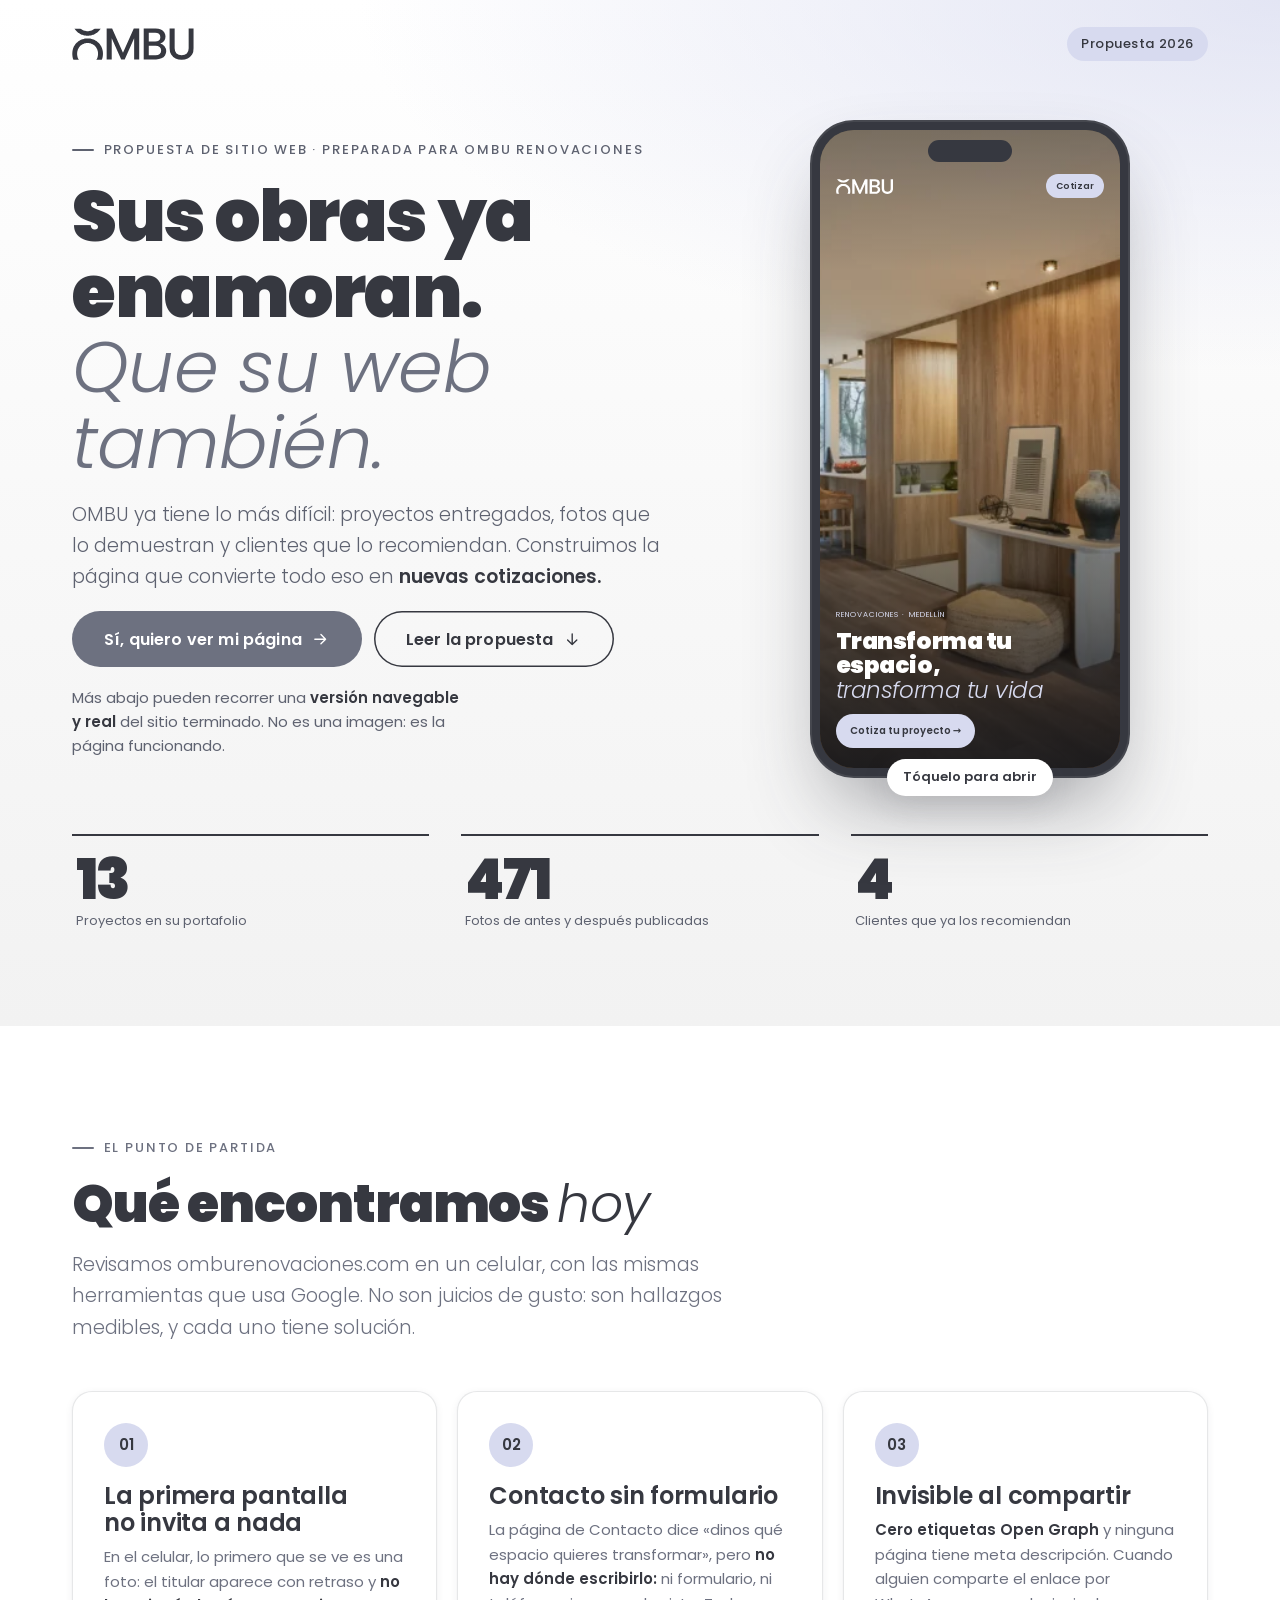
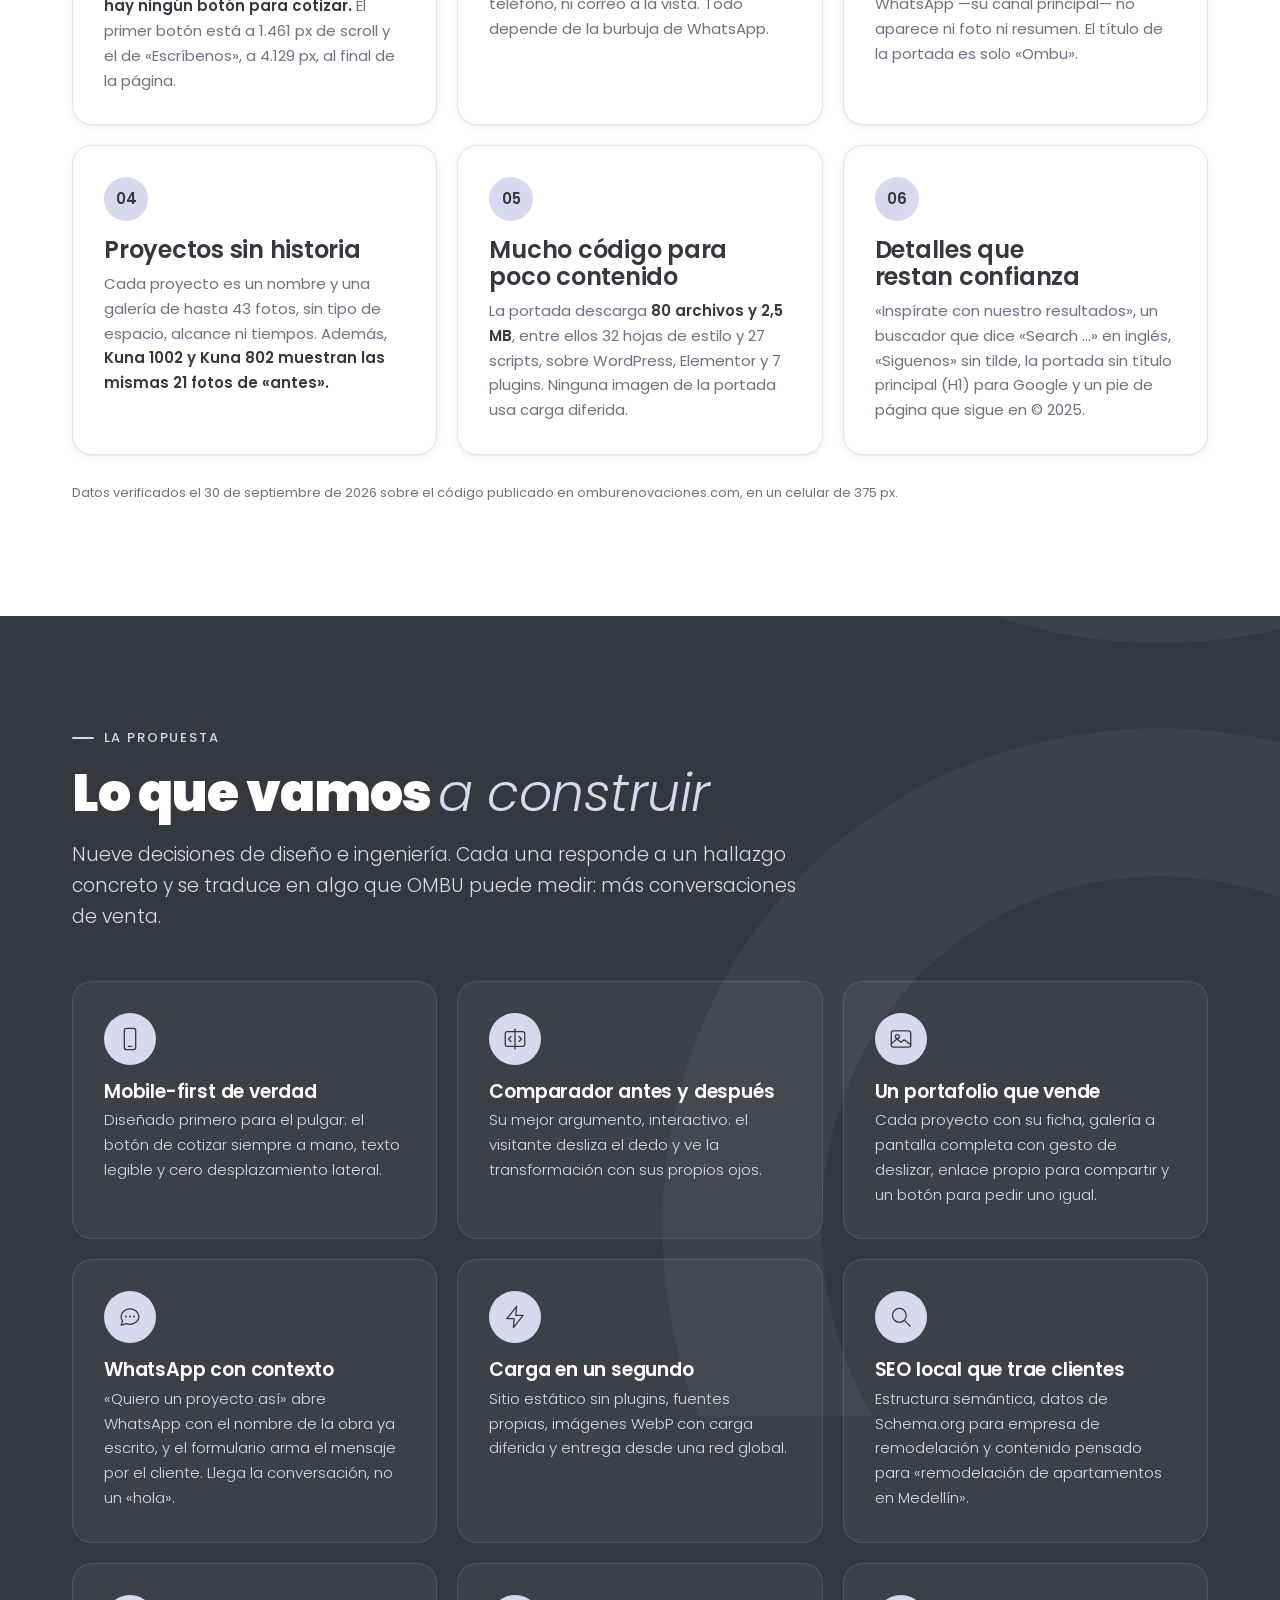
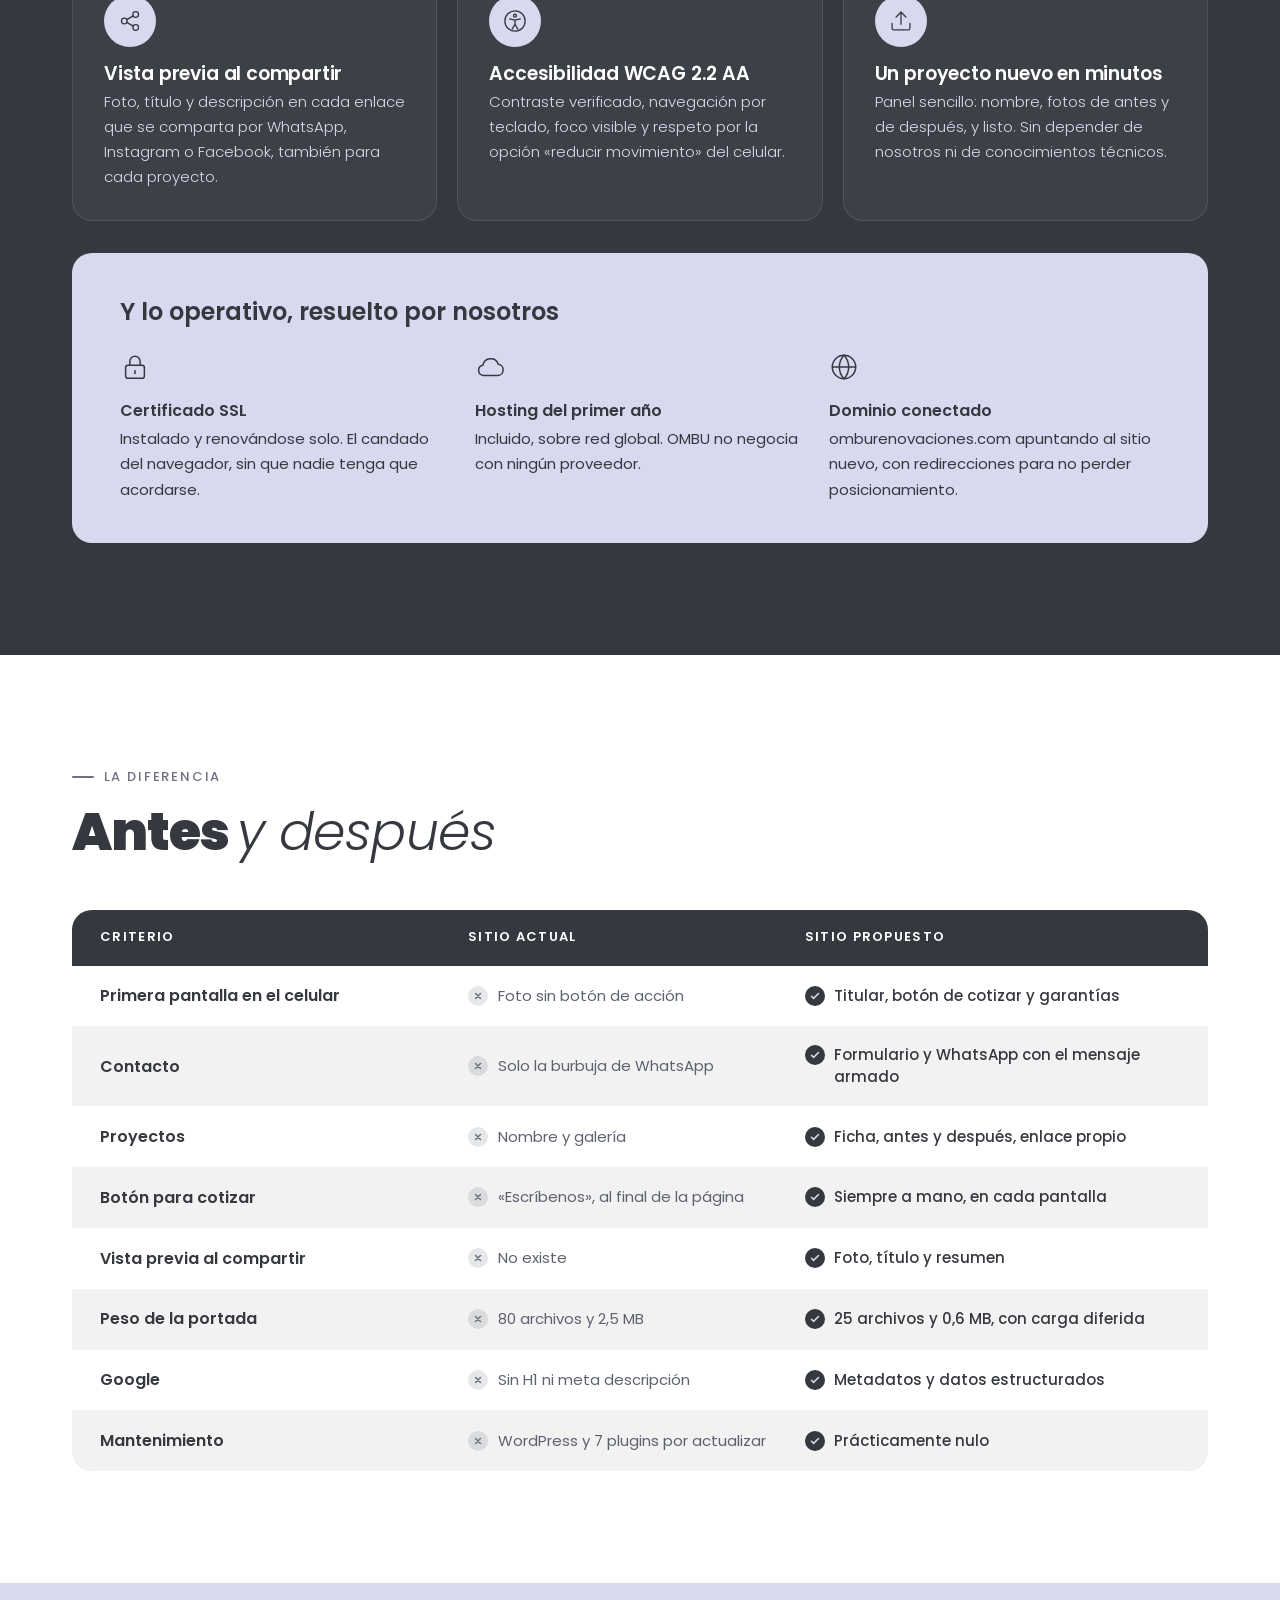
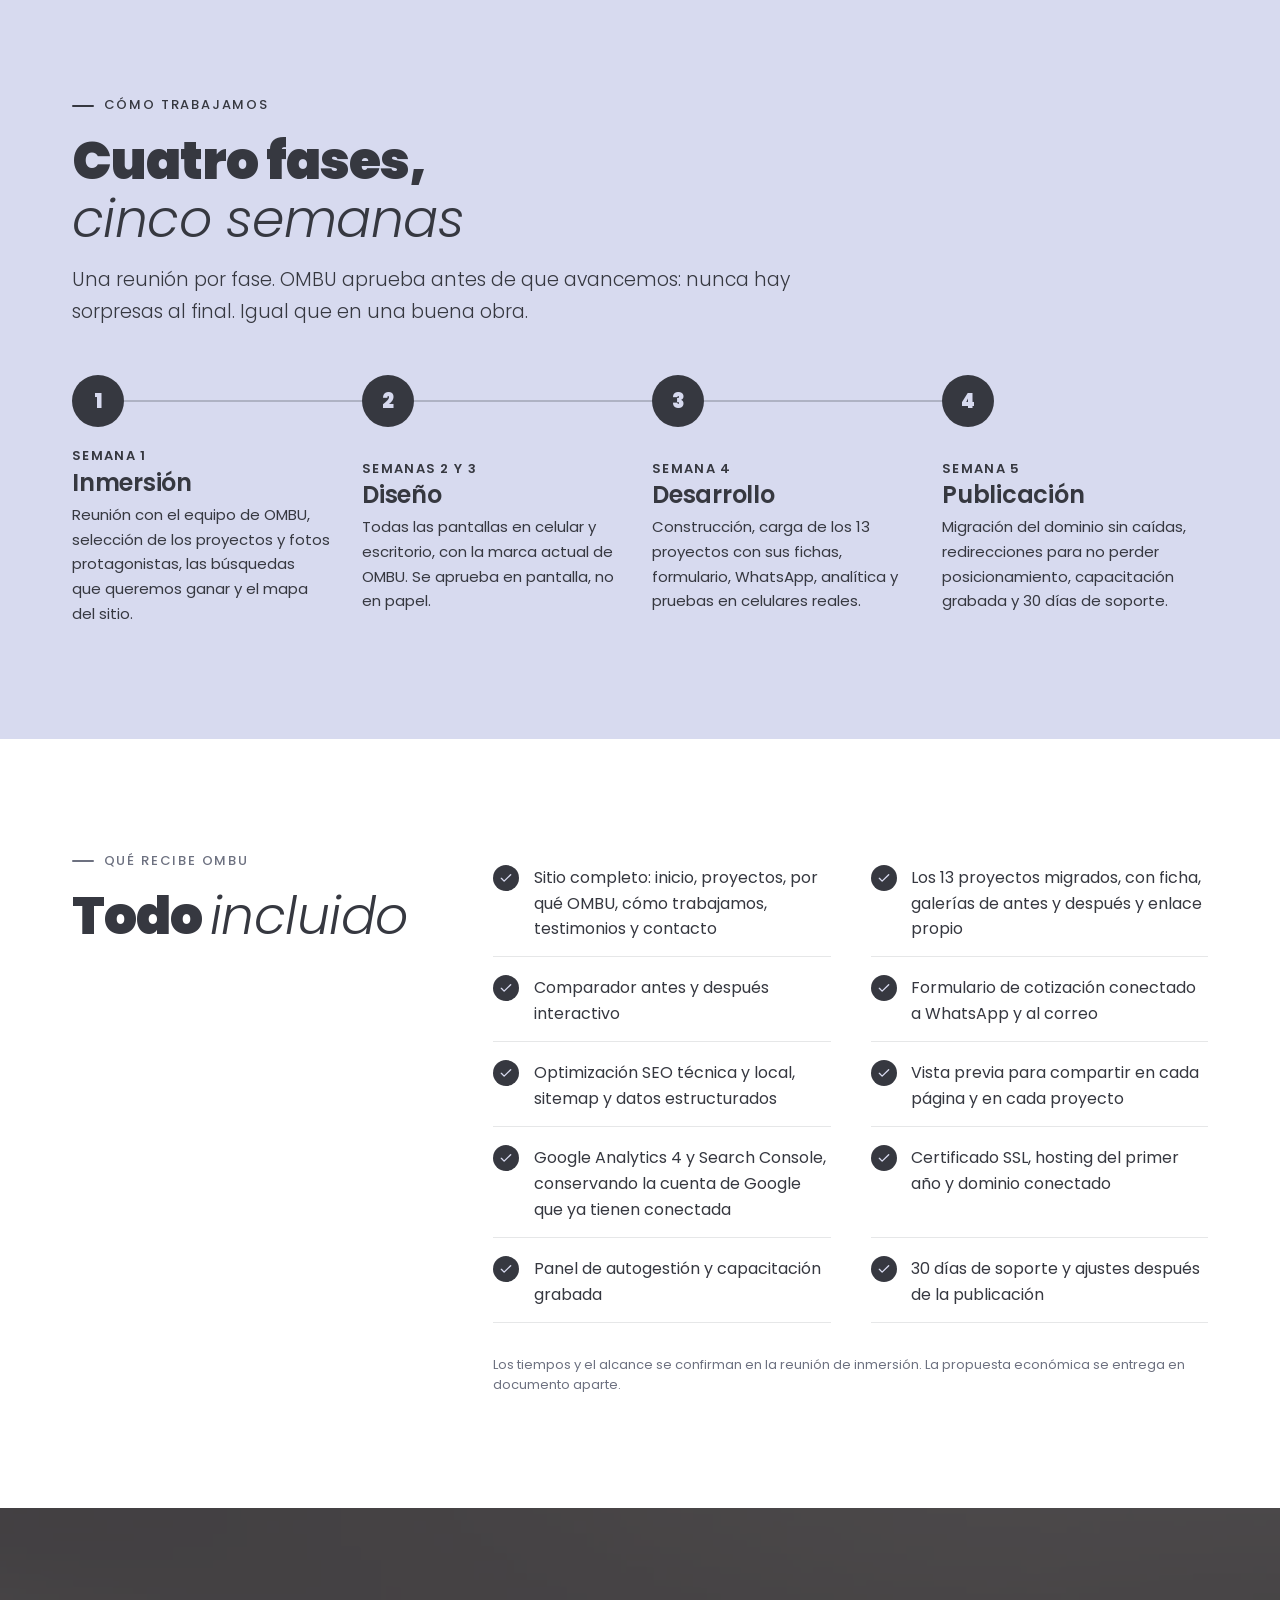
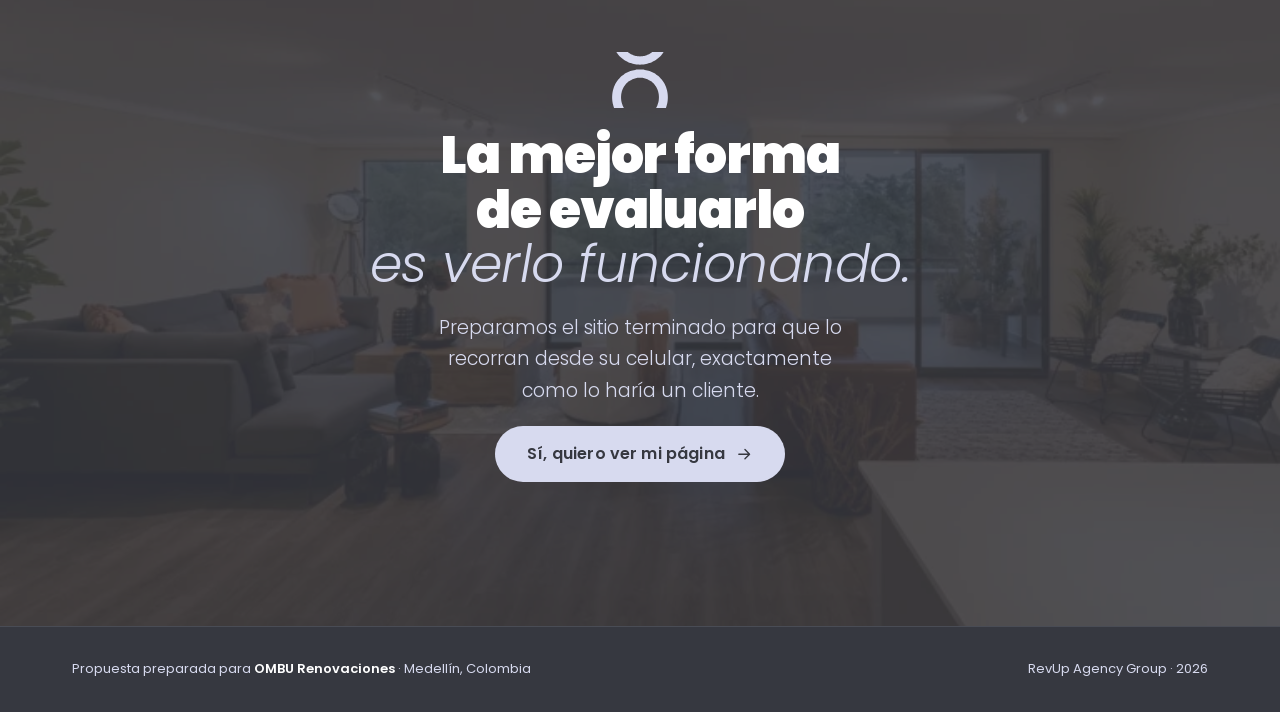
==== index.html @ 299de665 "Propuesta y sitio web de OMBU Renovaciones La raíz abre en la propuesta: diagnóstico medido del siti" ====
<!doctype html>
<html lang="es" class="no-js">
<head>
  <meta charset="utf-8">
  <meta name="viewport" content="width=device-width, initial-scale=1, viewport-fit=cover">
  <title>OMBU Renovaciones · Propuesta de sitio web</title>
  <meta name="description" content="Propuesta de RevUp Agency Group para el nuevo sitio web de OMBU Renovaciones: diagnóstico, beneficios, proceso y el sitio terminado para recorrer desde el celular.">
  <meta name="robots" content="noindex, nofollow">
  <meta name="theme-color" content="#363840">

  <meta property="og:type" content="website">
  <meta property="og:locale" content="es_CO">
  <meta property="og:title" content="Propuesta de sitio web para OMBU Renovaciones">
  <meta property="og:description" content="Sus obras ya enamoran. Que su web también. Recorra el sitio terminado desde su celular.">
  <meta property="og:image" content="https://revupag.github.io/ombu-propuesta/assets/img/og-propuesta.jpg">
  <meta property="og:image:width" content="1200">
  <meta property="og:image:height" content="630">
  <meta name="twitter:card" content="summary_large_image">

  <link rel="icon" href="assets/img/favicon.svg" type="image/svg+xml">
  <link rel="icon" href="assets/img/favicon-48.png" sizes="48x48" type="image/png">
  <link rel="apple-touch-icon" href="assets/img/apple-touch-icon.png">
  <link rel="preload" href="assets/fonts/poppins-900.woff2" as="font" type="font/woff2" crossorigin>
  <link rel="preload" href="assets/fonts/poppins-300.woff2" as="font" type="font/woff2" crossorigin>
  <link rel="prefetch" href="sitio/index.html">

  <link rel="stylesheet" href="assets/css/brand.css">
  <link rel="stylesheet" href="assets/css/propuesta.css">
  <script>document.documentElement.classList.replace('no-js', 'js');</script>
</head>
<body>
<svg width="0" height="0" style="position:absolute" aria-hidden="true" focusable="false">
  <defs>
    <symbol id="i-arrow" viewBox="0 0 24 24"><path d="M5 12h14M13 6l6 6-6 6" fill="none" stroke="currentColor" stroke-width="1.8" stroke-linecap="round" stroke-linejoin="round"/></symbol>
    <symbol id="i-down" viewBox="0 0 24 24"><path d="M12 5v14M6 13l6 6 6-6" fill="none" stroke="currentColor" stroke-width="1.8" stroke-linecap="round" stroke-linejoin="round"/></symbol>
    <symbol id="i-check" viewBox="0 0 24 24"><path d="M5 12.5l4.2 4.2L19 7" fill="none" stroke="currentColor" stroke-width="2" stroke-linecap="round" stroke-linejoin="round"/></symbol>
    <symbol id="i-x" viewBox="0 0 24 24"><path d="M7 7l10 10M17 7L7 17" fill="none" stroke="currentColor" stroke-width="2" stroke-linecap="round"/></symbol>
    <symbol id="i-phone" viewBox="0 0 32 32"><g fill="none" stroke="currentColor" stroke-width="1.6" stroke-linecap="round" stroke-linejoin="round"><rect x="9" y="3" width="14" height="26" rx="3"/><path d="M14 25h4"/></g></symbol>
    <symbol id="i-compare" viewBox="0 0 32 32"><g fill="none" stroke="currentColor" stroke-width="1.6" stroke-linecap="round" stroke-linejoin="round"><rect x="4" y="7" width="24" height="18" rx="2.5"/><path d="M16 4v24"/><path d="M11 13l-3 3 3 3M21 13l3 3-3 3"/></g></symbol>
    <symbol id="i-gallery" viewBox="0 0 32 32"><g fill="none" stroke="currentColor" stroke-width="1.6" stroke-linecap="round" stroke-linejoin="round"><rect x="4" y="6" width="24" height="20" rx="2.5"/><circle cx="11.5" cy="13" r="2.5"/><path d="M4 22l7-6 5 4 4-3 8 6"/></g></symbol>
    <symbol id="i-chat" viewBox="0 0 32 32"><g fill="none" stroke="currentColor" stroke-width="1.6" stroke-linecap="round" stroke-linejoin="round"><path d="M27 15.5c0 5.2-4.9 9.5-11 9.5-1.6 0-3.1-.3-4.5-.8L5 26l1.9-5.2C5.7 19.3 5 17.5 5 15.5 5 10.3 9.9 6 16 6s11 4.3 11 9.5z"/><path d="M11 15.5h.01M16 15.5h.01M21 15.5h.01" stroke-width="2.4"/></g></symbol>
    <symbol id="i-bolt" viewBox="0 0 32 32"><path d="M18 3L6 18h9l-1 11 12-15h-9z" fill="none" stroke="currentColor" stroke-width="1.6" stroke-linejoin="round"/></symbol>
    <symbol id="i-search" viewBox="0 0 32 32"><g fill="none" stroke="currentColor" stroke-width="1.6" stroke-linecap="round"><circle cx="14" cy="14" r="8.5"/><path d="M20.5 20.5L27 27"/></g></symbol>
    <symbol id="i-share" viewBox="0 0 32 32"><g fill="none" stroke="currentColor" stroke-width="1.6" stroke-linecap="round" stroke-linejoin="round"><circle cx="23" cy="8" r="3.5"/><circle cx="9" cy="16" r="3.5"/><circle cx="23" cy="24" r="3.5"/><path d="M12.1 14.3l7.8-4.6M12.1 17.7l7.8 4.6"/></g></symbol>
    <symbol id="i-access" viewBox="0 0 32 32"><g fill="none" stroke="currentColor" stroke-width="1.6" stroke-linecap="round" stroke-linejoin="round"><circle cx="16" cy="16" r="12.5"/><circle cx="16" cy="9.5" r="1.8"/><path d="M9.5 13.5l6.5 1.5 6.5-1.5M16 15v5l-3.5 6M16 20l3.5 6"/></g></symbol>
    <symbol id="i-upload" viewBox="0 0 32 32"><g fill="none" stroke="currentColor" stroke-width="1.6" stroke-linecap="round" stroke-linejoin="round"><path d="M16 20V5M10 11l6-6 6 6"/><path d="M5 19v6a2 2 0 0 0 2 2h18a2 2 0 0 0 2-2v-6"/></g></symbol>
    <symbol id="i-lock" viewBox="0 0 32 32"><g fill="none" stroke="currentColor" stroke-width="1.6" stroke-linecap="round" stroke-linejoin="round"><rect x="6" y="14" width="20" height="14" rx="2.5"/><path d="M10.5 14V10a5.5 5.5 0 0 1 11 0v4M16 20v3"/></g></symbol>
    <symbol id="i-cloud" viewBox="0 0 32 32"><path d="M9 25h15a6 6 0 0 0 .8-11.95A8.5 8.5 0 0 0 8.4 14.1 5.5 5.5 0 0 0 9 25z" fill="none" stroke="currentColor" stroke-width="1.6" stroke-linejoin="round"/></symbol>
    <symbol id="i-globe" viewBox="0 0 32 32"><g fill="none" stroke="currentColor" stroke-width="1.6"><circle cx="16" cy="16" r="12.5"/><path d="M3.5 16h25M16 3.5c3.4 3.6 5 7.8 5 12.5s-1.6 8.9-5 12.5c-3.4-3.6-5-7.8-5-12.5s1.6-8.9 5-12.5z"/></g></symbol>
  </defs>
</svg>

<a class="skip" href="#contenido">Saltar al contenido</a>

<header class="top">
  <div class="wrap top__in">
    <svg class="top__logo" viewBox="0 0 156 41" role="img" aria-label="OMBU"><use href="assets/img/marca.svg#ombu-logo"/></svg>
    <span class="top__tag">Propuesta 2026</span>
  </div>
</header>

<main id="contenido">

  <!-- ============ Portada ============ -->
  <section class="p-hero" aria-labelledby="p-title">
    <div class="wrap p-hero__grid">
      <div class="p-hero__copy">
        <p class="eyebrow">Propuesta de sitio web · Preparada para OMBU Renovaciones</p>
        <h1 class="p-hero__title display" id="p-title">Sus obras ya enamoran. <em>Que su web también.</em></h1>
        <p class="lead">OMBU ya tiene lo más difícil: proyectos entregados, fotos que lo demuestran y clientes que lo recomiendan. Construimos la página que convierte todo eso en <strong>nuevas cotizaciones.</strong></p>
        <div class="p-hero__ctas">
          <a class="btn btn--lg go-site" href="sitio/index.html">Sí, quiero ver mi página <svg aria-hidden="true"><use href="#i-arrow"/></svg></a>
          <a class="btn btn--ghost btn--lg" href="#diagnostico">Leer la propuesta <svg aria-hidden="true"><use href="#i-down"/></svg></a>
        </div>
        <p class="p-hero__note">Más abajo pueden recorrer una <strong>versión navegable y real</strong> del sitio terminado. No es una imagen: es la página funcionando.</p>
      </div>

      <a class="phone go-site" href="sitio/index.html" aria-label="Abrir el sitio terminado">
        <span class="phone__screen">
          <img src="assets/img/hero-768.webp" srcset="assets/img/hero-768.webp 768w, assets/img/hero-1024.webp 1024w" sizes="320px" width="768" height="512" alt="" fetchpriority="high">
          <span class="phone__ui" aria-hidden="true">
            <span class="phone__bar">
              <svg viewBox="0 0 156 41"><use href="assets/img/marca.svg#ombu-logo"/></svg>
              <span class="phone__pill">Cotizar</span>
            </span>
            <span class="phone__copy">
              <span class="phone__eyebrow">Renovaciones · Medellín</span>
              <span class="phone__h">Transforma tu espacio, <em>transforma tu vida</em></span>
              <span class="phone__btn">Cotiza tu proyecto →</span>
            </span>
          </span>
        </span>
        <span class="phone__tap" aria-hidden="true">Tóquelo para abrir</span>
      </a>
    </div>

    <dl class="wrap stats">
      <div><dt>Proyectos en su portafolio</dt><dd data-count="13">13</dd></div>
      <div><dt>Fotos de antes y después publicadas</dt><dd data-count="471">471</dd></div>
      <div><dt>Clientes que ya los recomiendan</dt><dd data-count="4">4</dd></div>
    </dl>
  </section>

  <!-- ============ Diagnóstico ============ -->
  <section class="p-sec" id="diagnostico" aria-labelledby="diag-title">
    <div class="wrap">
      <div class="p-head reveal">
        <p class="eyebrow">El punto de partida</p>
        <h2 class="title" id="diag-title">Qué encontramos <em>hoy</em></h2>
        <p class="lead">Revisamos omburenovaciones.com en un celular, con las mismas herramientas que usa Google. No son juicios de gusto: son hallazgos medibles, y cada uno tiene solución.</p>
      </div>

      <ol class="finds" role="list">
        <li class="find reveal">
          <span class="find__n">01</span>
          <h3>La primera pantalla no invita a nada</h3>
          <p>En el celular, lo primero que se ve es una foto: el titular aparece con retraso y <strong>no hay ningún botón para cotizar.</strong> El primer botón está a 1.461 px de scroll y el de «Escríbenos», a 4.129 px, al final de la página.</p>
        </li>
        <li class="find reveal">
          <span class="find__n">02</span>
          <h3>Contacto sin formulario</h3>
          <p>La página de Contacto dice «dinos qué espacio quieres transformar», pero <strong>no hay dónde escribirlo:</strong> ni formulario, ni teléfono, ni correo a la vista. Todo depende de la burbuja de WhatsApp.</p>
        </li>
        <li class="find reveal">
          <span class="find__n">03</span>
          <h3>Invisible al compartir</h3>
          <p><strong>Cero etiquetas Open Graph</strong> y ninguna página tiene meta descripción. Cuando alguien comparte el enlace por WhatsApp —su canal principal— no aparece ni foto ni resumen. El título de la portada es solo «Ombu».</p>
        </li>
        <li class="find reveal">
          <span class="find__n">04</span>
          <h3>Proyectos sin historia</h3>
          <p>Cada proyecto es un nombre y una galería de hasta 43 fotos, sin tipo de espacio, alcance ni tiempos. Además, <strong>Kuna 1002 y Kuna 802 muestran las mismas 21 fotos de «antes».</strong></p>
        </li>
        <li class="find reveal">
          <span class="find__n">05</span>
          <h3>Mucho código para poco contenido</h3>
          <p>La portada descarga <strong>80 archivos y 2,5 MB</strong>, entre ellos 32 hojas de estilo y 27 scripts, sobre WordPress, Elementor y 7 plugins. Ninguna imagen de la portada usa carga diferida.</p>
        </li>
        <li class="find reveal">
          <span class="find__n">06</span>
          <h3>Detalles que restan confianza</h3>
          <p>«Inspírate con nuestro resultados», un buscador que dice «Search …» en inglés, «Siguenos» sin tilde, la portada sin título principal (H1) para Google y un pie de página que sigue en © 2025.</p>
        </li>
      </ol>
      <p class="fine">Datos verificados el 30 de septiembre de 2026 sobre el código publicado en omburenovaciones.com, en un celular de 375 px.</p>
    </div>
  </section>

  <!-- ============ Lo que vamos a construir ============ -->
  <section class="p-sec p-build on-dark" aria-labelledby="build-title">
    <svg class="p-build__ring" viewBox="0 0 2250 2250" aria-hidden="true"><use href="assets/img/marca.svg#ombu-mark"/></svg>
    <div class="wrap">
      <div class="p-head reveal">
        <p class="eyebrow">La propuesta</p>
        <h2 class="title" id="build-title">Lo que vamos <em>a construir</em></h2>
        <p class="lead">Nueve decisiones de diseño e ingeniería. Cada una responde a un hallazgo concreto y se traduce en algo que OMBU puede medir: más conversaciones de venta.</p>
      </div>
      <ul class="feats" role="list">
        <li class="feat reveal"><span class="feat__ico"><svg aria-hidden="true"><use href="#i-phone"/></svg></span><h3>Mobile-first de verdad</h3><p>Diseñado primero para el pulgar: el botón de cotizar siempre a mano, texto legible y cero desplazamiento lateral.</p></li>
        <li class="feat reveal"><span class="feat__ico"><svg aria-hidden="true"><use href="#i-compare"/></svg></span><h3>Comparador antes y después</h3><p>Su mejor argumento, interactivo: el visitante desliza el dedo y ve la transformación con sus propios ojos.</p></li>
        <li class="feat reveal"><span class="feat__ico"><svg aria-hidden="true"><use href="#i-gallery"/></svg></span><h3>Un portafolio que vende</h3><p>Cada proyecto con su ficha, galería a pantalla completa con gesto de deslizar, enlace propio para compartir y un botón para pedir uno igual.</p></li>
        <li class="feat reveal"><span class="feat__ico"><svg aria-hidden="true"><use href="#i-chat"/></svg></span><h3>WhatsApp con contexto</h3><p>«Quiero un proyecto así» abre WhatsApp con el nombre de la obra ya escrito, y el formulario arma el mensaje por el cliente. Llega la conversación, no un «hola».</p></li>
        <li class="feat reveal"><span class="feat__ico"><svg aria-hidden="true"><use href="#i-bolt"/></svg></span><h3>Carga en un segundo</h3><p>Sitio estático sin plugins, fuentes propias, imágenes WebP con carga diferida y entrega desde una red global.</p></li>
        <li class="feat reveal"><span class="feat__ico"><svg aria-hidden="true"><use href="#i-search"/></svg></span><h3>SEO local que trae clientes</h3><p>Estructura semántica, datos de Schema.org para empresa de remodelación y contenido pensado para «remodelación de apartamentos en Medellín».</p></li>
        <li class="feat reveal"><span class="feat__ico"><svg aria-hidden="true"><use href="#i-share"/></svg></span><h3>Vista previa al compartir</h3><p>Foto, título y descripción en cada enlace que se comparta por WhatsApp, Instagram o Facebook, también para cada proyecto.</p></li>
        <li class="feat reveal"><span class="feat__ico"><svg aria-hidden="true"><use href="#i-access"/></svg></span><h3>Accesibilidad WCAG 2.2 AA</h3><p>Contraste verificado, navegación por teclado, foco visible y respeto por la opción «reducir movimiento» del celular.</p></li>
        <li class="feat reveal"><span class="feat__ico"><svg aria-hidden="true"><use href="#i-upload"/></svg></span><h3>Un proyecto nuevo en minutos</h3><p>Panel sencillo: nombre, fotos de antes y de después, y listo. Sin depender de nosotros ni de conocimientos técnicos.</p></li>
      </ul>

      <div class="ops reveal">
        <p class="ops__title">Y lo operativo, resuelto por nosotros</p>
        <ul class="ops__list" role="list">
          <li><svg aria-hidden="true"><use href="#i-lock"/></svg><div><strong>Certificado SSL</strong><span>Instalado y renovándose solo. El candado del navegador, sin que nadie tenga que acordarse.</span></div></li>
          <li><svg aria-hidden="true"><use href="#i-cloud"/></svg><div><strong>Hosting del primer año</strong><span>Incluido, sobre red global. OMBU no negocia con ningún proveedor.</span></div></li>
          <li><svg aria-hidden="true"><use href="#i-globe"/></svg><div><strong>Dominio conectado</strong><span>omburenovaciones.com apuntando al sitio nuevo, con redirecciones para no perder posicionamiento.</span></div></li>
        </ul>
      </div>
    </div>
  </section>

  <!-- ============ Antes y después ============ -->
  <section class="p-sec" aria-labelledby="vs-title">
    <div class="wrap">
      <div class="p-head reveal">
        <p class="eyebrow">La diferencia</p>
        <h2 class="title" id="vs-title">Antes <em>y después</em></h2>
      </div>
      <p class="vs__legend" aria-hidden="true"><span class="vs__old">Sitio actual</span><span class="vs__new">Sitio propuesto</span></p>
      <div class="vs reveal" role="table" aria-label="Comparación entre el sitio actual y el sitio propuesto">
        <div class="vs__row vs__row--head" role="row">
          <span role="columnheader">Criterio</span>
          <span role="columnheader">Sitio actual</span>
          <span role="columnheader">Sitio propuesto</span>
        </div>
        <div class="vs__row" role="row"><span role="rowheader">Primera pantalla en el celular</span><span role="cell" class="vs__old">Foto sin botón de acción</span><span role="cell" class="vs__new">Titular, botón de cotizar y garantías</span></div>
        <div class="vs__row" role="row"><span role="rowheader">Contacto</span><span role="cell" class="vs__old">Solo la burbuja de WhatsApp</span><span role="cell" class="vs__new">Formulario y WhatsApp con el mensaje armado</span></div>
        <div class="vs__row" role="row"><span role="rowheader">Proyectos</span><span role="cell" class="vs__old">Nombre y galería</span><span role="cell" class="vs__new">Ficha, antes y después, enlace propio</span></div>
        <div class="vs__row" role="row"><span role="rowheader">Botón para cotizar</span><span role="cell" class="vs__old">«Escríbenos», al final de la página</span><span role="cell" class="vs__new">Siempre a mano, en cada pantalla</span></div>
        <div class="vs__row" role="row"><span role="rowheader">Vista previa al compartir</span><span role="cell" class="vs__old">No existe</span><span role="cell" class="vs__new">Foto, título y resumen</span></div>
        <div class="vs__row" role="row"><span role="rowheader">Peso de la portada</span><span role="cell" class="vs__old">80 archivos y 2,5 MB</span><span role="cell" class="vs__new">25 archivos y 0,6 MB, con carga diferida</span></div>
        <div class="vs__row" role="row"><span role="rowheader">Google</span><span role="cell" class="vs__old">Sin H1 ni meta descripción</span><span role="cell" class="vs__new">Metadatos y datos estructurados</span></div>
        <div class="vs__row" role="row"><span role="rowheader">Mantenimiento</span><span role="cell" class="vs__old">WordPress y 7 plugins por actualizar</span><span role="cell" class="vs__new">Prácticamente nulo</span></div>
      </div>
    </div>
  </section>

  <!-- ============ Proceso ============ -->
  <section class="p-sec p-process" aria-labelledby="proc-title">
    <div class="wrap">
      <div class="p-head reveal">
        <p class="eyebrow">Cómo trabajamos</p>
        <h2 class="title" id="proc-title">Cuatro fases, <em>cinco semanas</em></h2>
        <p class="lead">Una reunión por fase. OMBU aprueba antes de que avancemos: nunca hay sorpresas al final. Igual que en una buena obra.</p>
      </div>
      <ol class="phases" role="list">
        <li class="phase reveal"><span class="phase__n">1</span><div><p class="phase__when">Semana 1</p><h3>Inmersión</h3><p>Reunión con el equipo de OMBU, selección de los proyectos y fotos protagonistas, las búsquedas que queremos ganar y el mapa del sitio.</p></div></li>
        <li class="phase reveal"><span class="phase__n">2</span><div><p class="phase__when">Semanas 2 y 3</p><h3>Diseño</h3><p>Todas las pantallas en celular y escritorio, con la marca actual de OMBU. Se aprueba en pantalla, no en papel.</p></div></li>
        <li class="phase reveal"><span class="phase__n">3</span><div><p class="phase__when">Semana 4</p><h3>Desarrollo</h3><p>Construcción, carga de los 13 proyectos con sus fichas, formulario, WhatsApp, analítica y pruebas en celulares reales.</p></div></li>
        <li class="phase reveal"><span class="phase__n">4</span><div><p class="phase__when">Semana 5</p><h3>Publicación</h3><p>Migración del dominio sin caídas, redirecciones para no perder posicionamiento, capacitación grabada y 30 días de soporte.</p></div></li>
      </ol>
    </div>
  </section>

  <!-- ============ Entregables ============ -->
  <section class="p-sec" aria-labelledby="inc-title">
    <div class="wrap p-inc">
      <div class="p-head reveal">
        <p class="eyebrow">Qué recibe OMBU</p>
        <h2 class="title" id="inc-title">Todo <em>incluido</em></h2>
      </div>
      <ul class="checks reveal" role="list">
        <li><svg aria-hidden="true"><use href="#i-check"/></svg>Sitio completo: inicio, proyectos, por qué OMBU, cómo trabajamos, testimonios y contacto</li>
        <li><svg aria-hidden="true"><use href="#i-check"/></svg>Los 13 proyectos migrados, con ficha, galerías de antes y después y enlace propio</li>
        <li><svg aria-hidden="true"><use href="#i-check"/></svg>Comparador antes y después interactivo</li>
        <li><svg aria-hidden="true"><use href="#i-check"/></svg>Formulario de cotización conectado a WhatsApp y al correo</li>
        <li><svg aria-hidden="true"><use href="#i-check"/></svg>Optimización SEO técnica y local, sitemap y datos estructurados</li>
        <li><svg aria-hidden="true"><use href="#i-check"/></svg>Vista previa para compartir en cada página y en cada proyecto</li>
        <li><svg aria-hidden="true"><use href="#i-check"/></svg>Google Analytics 4 y Search Console, conservando la cuenta de Google que ya tienen conectada</li>
        <li><svg aria-hidden="true"><use href="#i-check"/></svg>Certificado SSL, hosting del primer año y dominio conectado</li>
        <li><svg aria-hidden="true"><use href="#i-check"/></svg>Panel de autogestión y capacitación grabada</li>
        <li><svg aria-hidden="true"><use href="#i-check"/></svg>30 días de soporte y ajustes después de la publicación</li>
      </ul>
      <p class="fine">Los tiempos y el alcance se confirman en la reunión de inmersión. La propuesta económica se entrega en documento aparte.</p>
    </div>
  </section>

  <!-- ============ Cierre ============ -->
  <section class="p-end on-dark" aria-labelledby="end-title">
    <picture class="p-end__media" aria-hidden="true">
      <img src="assets/img/proyectos/avignon/d01-s.webp" width="768" height="512" loading="lazy" decoding="async" alt="">
    </picture>
    <div class="wrap p-end__in reveal">
      <svg class="p-end__mark" viewBox="0 0 2250 2250" aria-hidden="true"><use href="assets/img/marca.svg#ombu-mark"/></svg>
      <h2 class="display p-end__title" id="end-title">La mejor forma de evaluarlo <em>es verlo funcionando.</em></h2>
      <p class="lead">Preparamos el sitio terminado para que lo recorran desde su celular, exactamente como lo haría un cliente.</p>
      <a class="btn btn--light btn--lg go-site" href="sitio/index.html">Sí, quiero ver mi página <svg aria-hidden="true"><use href="#i-arrow"/></svg></a>
    </div>
  </section>
</main>

<footer class="p-ftr">
  <div class="wrap p-ftr__in">
    <p>Propuesta preparada para <strong>OMBU Renovaciones</strong> · Medellín, Colombia</p>
    <p>RevUp Agency Group · 2026</p>
  </div>
</footer>

<!-- CTA fijo en móvil -->
<div class="dock" id="dock">
  <a class="btn btn--lg btn--block go-site" href="sitio/index.html">Sí, quiero ver mi página <svg aria-hidden="true"><use href="#i-arrow"/></svg></a>
</div>

<!-- Transición hacia el sitio -->
<div class="curtain" id="curtain" aria-hidden="true">
  <svg viewBox="0 0 2250 2250"><use href="assets/img/marca.svg#ombu-mark"/></svg>
</div>

<script src="assets/js/propuesta.js"></script>
</body>
</html>
---- assets/css/brand.css ----
/* ==========================================================================
   OMBU Renovaciones · Sistema de marca
   Colores y tipografía extraídos del kit global de omburenovaciones.com
   (Elementor, post-6.css) y del logo original. Ver README.
   ========================================================================== */

@font-face { font-family: "Poppins"; font-style: normal; font-weight: 300; font-display: swap; src: url("../fonts/poppins-300.woff2") format("woff2"); }
@font-face { font-family: "Poppins"; font-style: italic; font-weight: 300; font-display: swap; src: url("../fonts/poppins-300i.woff2") format("woff2"); }
@font-face { font-family: "Poppins"; font-style: normal; font-weight: 400; font-display: swap; src: url("../fonts/poppins-400.woff2") format("woff2"); }
@font-face { font-family: "Poppins"; font-style: normal; font-weight: 500; font-display: swap; src: url("../fonts/poppins-500.woff2") format("woff2"); }
@font-face { font-family: "Poppins"; font-style: normal; font-weight: 600; font-display: swap; src: url("../fonts/poppins-600.woff2") format("woff2"); }
@font-face { font-family: "Poppins"; font-style: normal; font-weight: 900; font-display: swap; src: url("../fonts/poppins-900.woff2") format("woff2"); }

:root {
  /* Marca (valores exactos del sitio actual) */
  --ombu-carbon:   #363840;  /* Global «14d4955»: logo, fondos oscuros, titulares */
  --ombu-lavanda:  #D7DAEF;  /* Global «0cf1c55»: texto sobre carbón, círculo de acento */
  --ombu-pizarra:  #6D7180;  /* Botones del sitio actual */
  --ombu-lila:     #C1C6E5;  /* Acento secundario del inicio */
  --ombu-niebla:   #F2F2F2;  /* Superficie clara del sitio actual */
  --ombu-blanco:   #FFFFFF;

  /* Derivados funcionales (misma familia, solo transparencias) */
  --ombu-carbon-90: rgb(54 56 64 / .9);
  --ombu-carbon-60: rgb(54 56 64 / .6);
  --ombu-carbon-12: rgb(54 56 64 / .12);
  --ombu-carbon-06: rgb(54 56 64 / .06);
  --ombu-lavanda-24: rgb(215 218 239 / .24);
  --ombu-lavanda-12: rgb(215 218 239 / .12);

  --text:       var(--ombu-carbon);
  --text-soft:  var(--ombu-pizarra);   /* 4.86:1 sobre blanco (AA) */
  --line:       var(--ombu-carbon-12);
  --text-soft-on-mist: #5E6270; /* pizarra oscurecido: 5.4:1 sobre #F2F2F2 (el original da 4.3:1) */

  /* Tipografía: Poppins, la misma del sitio */
  --font: "Poppins", system-ui, -apple-system, "Segoe UI", sans-serif;
  --fs-xs:   .8125rem;
  --fs-sm:   .9375rem;
  --fs-base: 1rem;
  --fs-md:   clamp(1.0625rem, .98rem + .35vw, 1.1875rem);
  --fs-lg:   clamp(1.25rem, 1.1rem + .7vw, 1.5rem);
  --fs-xl:   clamp(1.625rem, 1.3rem + 1.6vw, 2.375rem);
  --fs-2xl:  clamp(2rem, 1.45rem + 2.8vw, 3.25rem);
  --fs-3xl:  clamp(2.375rem, 1.5rem + 4.6vw, 4.5rem);

  /* Espaciado y forma */
  --gutter: clamp(1rem, .6rem + 2vw, 2rem);
  --section: clamp(4rem, 3rem + 5vw, 7.5rem);
  --max: 1200px;
  --radius-sm: 10px;   /* imágenes del sitio actual */
  --radius:    20px;
  --radius-lg: 40px;   /* comparador del sitio actual */
  --pill: 999px;       /* botones del sitio actual */

  --shadow-sm: 0 1px 2px rgb(54 56 64 / .06), 0 2px 8px rgb(54 56 64 / .06);
  --shadow:    0 8px 30px rgb(54 56 64 / .12);
  --shadow-lg: 0 24px 60px rgb(54 56 64 / .22);

  --ease-out: cubic-bezier(.22, 1, .36, 1);
  --ease-in-out: cubic-bezier(.65, 0, .35, 1);

  --tap: 48px;
  --header-h: 64px;
}

/* ---------- Base ---------- */
*, *::before, *::after { box-sizing: border-box; }
html { -webkit-text-size-adjust: 100%; text-size-adjust: 100%; scroll-behavior: smooth; scroll-padding-top: calc(var(--header-h) + 8px); }
body {
  margin: 0;
  font-family: var(--font);
  font-size: var(--fs-base);
  font-weight: 400;
  line-height: 1.6;
  color: var(--text);
  background: var(--ombu-blanco);
  -webkit-font-smoothing: antialiased;
  -moz-osx-font-smoothing: grayscale;
  overflow-x: clip;
}
img, svg, video { display: block; max-width: 100%; }
img { height: auto; }
a { color: inherit; }
button, input, select, textarea { font: inherit; color: inherit; }
button { cursor: pointer; }
h1, h2, h3, h4 { margin: 0; line-height: 1.12; font-weight: 600; letter-spacing: -.01em; text-wrap: balance; }
p { margin: 0; text-wrap: pretty; }
ul, ol { margin: 0; padding: 0; }
em { font-style: italic; }

::selection { background: var(--ombu-lavanda); color: var(--ombu-carbon); }

:focus-visible { outline: 3px solid var(--ombu-pizarra); outline-offset: 3px; border-radius: 6px; }
.on-dark :focus-visible, .on-dark:focus-visible { outline-color: var(--ombu-lavanda); }

.sr-only {
  position: absolute !important; width: 1px; height: 1px; padding: 0; margin: -1px;
  overflow: hidden; clip: rect(0 0 0 0); white-space: nowrap; border: 0;
}
.skip {
  position: fixed; left: 1rem; top: -100px; z-index: 1000;
  background: var(--ombu-carbon); color: #fff; padding: .75rem 1.25rem; border-radius: var(--pill);
  text-decoration: none; font-weight: 500; transition: top .2s;
}
.skip:focus { top: 1rem; }

.wrap { width: 100%; max-width: var(--max); margin-inline: auto; padding-inline: var(--gutter); }

/* Superficies niebla: el texto secundario usa la variante oscurecida para cumplir AA */
.on-mist { --text-soft: var(--text-soft-on-mist); }

/* ---------- Tipos de marca ----------
   El sitio actual combina titulares en Poppins 900 con una segunda línea
   en Poppins 300 cursiva. Se conserva como firma visual. */
.display { font-weight: 900; letter-spacing: -.02em; line-height: 1.05; }
.display em, .title em { font-weight: 300; font-style: italic; letter-spacing: -.01em; }
.eyebrow {
  display: inline-flex; align-items: center; gap: .6rem;
  font-size: var(--fs-xs); font-weight: 500; letter-spacing: .14em; text-transform: uppercase;
  color: var(--text-soft);
}
.eyebrow::before { content: ""; width: 22px; height: 2px; background: currentColor; border-radius: 2px; }
.on-dark .eyebrow { color: var(--ombu-lavanda); }
.title { font-size: var(--fs-2xl); font-weight: 900; letter-spacing: -.02em; }
.lead { font-size: var(--fs-md); font-weight: 300; color: var(--text-soft); line-height: 1.65; }
.on-dark { color: #fff; }
.on-dark .lead { color: var(--ombu-lavanda); }

/* ---------- Botones (píldora, como en el sitio actual) ---------- */
.btn {
  --btn-bg: var(--ombu-pizarra);
  --btn-fg: #fff;
  display: inline-flex; align-items: center; justify-content: center; gap: .6rem;
  min-height: var(--tap); padding: .8rem 1.6rem;
  border: 0; border-radius: var(--pill);
  background: var(--btn-bg); color: var(--btn-fg);
  font-size: var(--fs-sm); font-weight: 600; letter-spacing: .01em; line-height: 1.2;
  text-decoration: none; text-align: center;
  transition: background-color .25s var(--ease-out), color .25s var(--ease-out), transform .25s var(--ease-out), box-shadow .25s var(--ease-out);
  -webkit-tap-highlight-color: transparent;
}
.btn svg { width: 1.15em; height: 1.15em; flex: none; }
.btn:hover { --btn-bg: var(--ombu-carbon); }
.btn:active { transform: scale(.97); }
.btn--lg { min-height: 56px; padding: 1rem 2rem; font-size: var(--fs-base); }
.btn--light { --btn-bg: var(--ombu-lavanda); --btn-fg: var(--ombu-carbon); }
.btn--light:hover { --btn-bg: #fff; }
.btn--white { --btn-bg: #fff; --btn-fg: var(--ombu-carbon); }
.btn--white:hover { --btn-bg: var(--ombu-lavanda); }
.btn--ghost { --btn-bg: transparent; --btn-fg: currentColor; box-shadow: inset 0 0 0 1.5px currentColor; }
.btn--ghost:hover { --btn-bg: var(--ombu-carbon-06); }
.on-dark .btn--ghost:hover { --btn-bg: rgb(255 255 255 / .12); }
.btn--wa { --btn-bg: #1A7F45; } /* verde WhatsApp oscurecido: 5:1 con texto blanco */
.btn--wa:hover { --btn-bg: #146236; }
.btn--block { width: 100%; }

.link-arrow {
  display: inline-flex; align-items: center; gap: .4rem; font-weight: 500; text-decoration: none;
  min-height: var(--tap);
}
.link-arrow svg { width: 1.1em; height: 1.1em; transition: transform .25s var(--ease-out); }
.link-arrow:hover svg { transform: translateX(4px); }

/* ---------- Revelado al hacer scroll ---------- */
.reveal { opacity: 0; transform: translateY(24px); transition: opacity .8s var(--ease-out), transform .8s var(--ease-out); }
.reveal.is-in { opacity: 1; transform: none; }
.no-js .reveal { opacity: 1; transform: none; }

@media (prefers-reduced-motion: reduce) {
  html { scroll-behavior: auto; }
  *, *::before, *::after { animation-duration: .01ms !important; animation-iteration-count: 1 !important; transition-duration: .01ms !important; }
  .reveal { opacity: 1; transform: none; }
}
---- assets/css/propuesta.css ----
/* ==========================================================================
   OMBU Renovaciones · Propuesta
   ========================================================================== */

body { padding-bottom: calc(88px + env(safe-area-inset-bottom)); }

/* ---------- Barra superior ---------- */
.top { position: absolute; inset: 0 0 auto; z-index: 5; padding-top: env(safe-area-inset-top); }
.top__in { height: 72px; display: flex; align-items: center; justify-content: space-between; }
.top__logo { height: 26px; width: auto; fill: var(--ombu-carbon); }
.top__tag {
  padding: .4rem .9rem; border-radius: var(--pill);
  font-size: var(--fs-xs); font-weight: 500; letter-spacing: .04em;
  background: var(--ombu-lavanda); color: var(--ombu-carbon);
}

/* ---------- Portada ---------- */
.p-hero {
  --text-soft: var(--text-soft-on-mist);
  position: relative; overflow: hidden;
  padding: calc(72px + env(safe-area-inset-top) + 1.5rem) 0 3rem;
  background:
    radial-gradient(120% 60% at 100% 0%, rgb(215 218 239 / .7), transparent 60%),
    linear-gradient(180deg, #fff, var(--ombu-niebla));
}
.p-hero__grid { display: grid; gap: 2.5rem; align-items: center; }
.p-hero__copy { display: grid; gap: 1.15rem; }
.p-hero__copy > * { animation: rise .9s var(--ease-out) both; }
.p-hero__copy > :nth-child(2) { animation-delay: .08s; }
.p-hero__copy > :nth-child(3) { animation-delay: .16s; }
.p-hero__copy > :nth-child(4) { animation-delay: .24s; }
.p-hero__copy > :nth-child(5) { animation-delay: .32s; }
@keyframes rise { from { opacity: 0; transform: translateY(18px); } to { opacity: 1; transform: none; } }
.p-hero__copy .eyebrow { line-height: 1.5; }
.p-hero__copy .eyebrow::before { flex: none; }
.p-hero__title { font-size: var(--fs-3xl); max-width: 14ch; }
.p-hero__title em { display: block; color: var(--ombu-pizarra); }
.p-hero .lead strong { color: var(--ombu-carbon); font-weight: 600; }
.p-hero__ctas { display: flex; flex-wrap: wrap; gap: .75rem; }
.p-hero__ctas .btn { flex: 1 1 240px; }
.p-hero__note { font-size: var(--fs-sm); color: var(--text-soft); max-width: 44ch; }
.p-hero__note strong { color: var(--ombu-carbon); font-weight: 600; }

/* Teléfono con el sitio nuevo */
.phone {
  position: relative; justify-self: center; display: block;
  width: min(300px, 78vw); aspect-ratio: 9 / 18.5;
  padding: 10px; border-radius: 44px;
  background: var(--ombu-carbon);
  box-shadow: 0 40px 80px -20px rgb(54 56 64 / .45), inset 0 0 0 2px rgb(255 255 255 / .08);
  text-decoration: none; color: #fff;
  animation: float 6s ease-in-out infinite, rise 1s .2s var(--ease-out) both;
  -webkit-tap-highlight-color: transparent;
}
@keyframes float { 0%, 100% { translate: 0 0; } 50% { translate: 0 -10px; } }
.phone::before { /* isla */
  content: ""; position: absolute; top: 20px; left: 50%; z-index: 3; width: 84px; height: 22px; margin-left: -42px;
  border-radius: 20px; background: var(--ombu-carbon);
}
.phone__screen { position: relative; display: block; height: 100%; overflow: hidden; border-radius: 34px; background: #222; }
.phone__screen img { position: absolute; inset: 0; width: 100%; height: 100%; object-fit: cover; object-position: 62% 50%; }
.phone__ui {
  position: absolute; inset: 0; display: flex; flex-direction: column; justify-content: space-between;
  padding: 44px 16px 20px;
  background: linear-gradient(180deg, rgb(20 21 25 / .35), transparent 22%, transparent 42%, rgb(20 21 25 / .9));
}
.phone__bar { display: flex; align-items: center; justify-content: space-between; }
.phone__bar svg { height: 15px; width: auto; fill: #fff; }
.phone__pill { font-size: 9px; font-weight: 600; padding: 5px 10px; border-radius: 99px; background: var(--ombu-lavanda); color: var(--ombu-carbon); }
.phone__copy { display: grid; gap: 8px; }
.phone__eyebrow { font-size: 7.5px; letter-spacing: .14em; text-transform: uppercase; color: var(--ombu-lavanda); }
.phone__h { font-size: 23px; font-weight: 900; line-height: 1.05; letter-spacing: -.02em; }
.phone__h em { display: block; font-weight: 300; color: var(--ombu-lavanda); }
.phone__btn { justify-self: start; font-size: 10px; font-weight: 600; padding: 9px 14px; border-radius: 99px; background: var(--ombu-lavanda); color: var(--ombu-carbon); margin-top: 4px; }
.phone__tap {
  position: absolute; left: 50%; bottom: -18px; transform: translateX(-50%);
  white-space: nowrap; padding: .5rem 1rem; border-radius: var(--pill);
  background: #fff; color: var(--ombu-carbon); font-size: var(--fs-xs); font-weight: 600; box-shadow: var(--shadow);
}
.phone:hover .phone__tap { background: var(--ombu-carbon); color: #fff; }

/* Cifras */
.stats { display: grid; grid-template-columns: repeat(3, 1fr); gap: .5rem; margin-top: 3.5rem; }
.stats > div { display: flex; flex-direction: column-reverse; justify-content: flex-end; gap: .25rem; padding: 1rem .25rem; border-top: 2px solid var(--ombu-carbon); }
.stats dd { margin: 0; font-size: clamp(2rem, 1.4rem + 3vw, 3.5rem); font-weight: 900; line-height: 1; letter-spacing: -.03em; font-variant-numeric: tabular-nums; }
.stats dt { font-size: var(--fs-xs); color: var(--text-soft); line-height: 1.4; }

/* ---------- Secciones ---------- */
.p-sec { padding-block: var(--section); position: relative; }
.p-head { display: grid; gap: 1rem; margin-bottom: clamp(2rem, 1.5rem + 2vw, 3rem); max-width: 46rem; }
.fine { margin-top: 1.75rem; font-size: var(--fs-xs); color: var(--text-soft); }
.on-dark .fine { color: var(--ombu-lavanda); }

/* Diagnóstico */
.finds { list-style: none; display: grid; gap: 1rem; }
.find {
  position: relative; padding: 1.5rem; border-radius: var(--radius);
  background: #fff; box-shadow: var(--shadow-sm), inset 0 0 0 1px var(--line);
}
.find__n {
  display: inline-grid; place-items: center; width: 44px; height: 44px; margin-bottom: 1rem;
  border-radius: 50%; background: var(--ombu-lavanda); color: var(--ombu-carbon);
  font-size: var(--fs-sm); font-weight: 600;
}
.find h3 { font-size: var(--fs-lg); margin-bottom: .5rem; }
.find p { color: var(--text-soft); font-size: var(--fs-sm); line-height: 1.65; }
.find strong { color: var(--ombu-carbon); font-weight: 600; }

/* Lo que vamos a construir */
.p-build { background: var(--ombu-carbon); overflow: hidden; isolation: isolate; }
.p-build__ring { position: absolute; z-index: -1; width: 560px; height: 560px; left: -260px; top: 40px; fill: rgb(215 218 239 / .05); }
.p-build .title em { color: var(--ombu-lavanda); }
.feats { list-style: none; display: grid; gap: 1rem; }
.feat { padding: 1.5rem; border-radius: var(--radius); background: rgb(255 255 255 / .04); box-shadow: inset 0 0 0 1px var(--ombu-lavanda-12); }
.feat__ico { display: grid; place-items: center; width: 52px; height: 52px; margin-bottom: 1rem; border-radius: 50%; background: var(--ombu-lavanda); color: var(--ombu-carbon); }
.feat__ico svg { width: 26px; height: 26px; }
.feat h3 { font-size: var(--fs-md); margin-bottom: .4rem; }
.feat p { color: var(--ombu-lavanda); font-size: var(--fs-sm); font-weight: 300; line-height: 1.65; }
.ops { margin-top: 2rem; padding: 1.75rem; border-radius: var(--radius); background: var(--ombu-lavanda); color: var(--ombu-carbon); }
.ops__title { font-size: var(--fs-lg); font-weight: 600; margin-bottom: 1.25rem; }
.ops__list { list-style: none; display: grid; gap: 1.1rem; }
.ops__list li { display: flex; gap: 1rem; align-items: flex-start; }
.ops__list svg { width: 30px; height: 30px; flex: none; }
.ops__list strong { display: block; font-weight: 600; margin-bottom: .15rem; }
.ops__list span { font-size: var(--fs-sm); line-height: 1.6; }

/* Tabla comparativa: tarjetas en móvil, tabla en escritorio */
.vs { display: grid; gap: .75rem; }
.vs__row--head { display: none !important; }
.vs__row { --text-soft: var(--text-soft-on-mist); display: grid; gap: .5rem; padding: 1.25rem; border-radius: var(--radius); background: var(--ombu-niebla); }
.vs__row > [role="rowheader"] { font-weight: 600; font-size: var(--fs-base); margin-bottom: .25rem; }
.vs__old, .vs__new { display: flex; gap: .6rem; align-items: flex-start; font-size: var(--fs-sm); line-height: 1.5; }
.vs__old::before, .vs__new::before {
  content: ""; flex: none; width: 20px; height: 20px; margin-top: 1px; border-radius: 50%;
  background-repeat: no-repeat; background-position: center; background-size: 12px;
}
.vs__old { color: var(--text-soft); }
.vs__old::before { background-color: rgb(54 56 64 / .12); background-image: url("data:image/svg+xml,%3Csvg xmlns='http://www.w3.org/2000/svg' viewBox='0 0 24 24'%3E%3Cpath d='M7 7l10 10M17 7L7 17' stroke='%236D7180' stroke-width='3' stroke-linecap='round'/%3E%3C/svg%3E"); }
.vs__new { color: var(--ombu-carbon); font-weight: 500; }
.vs__new::before { background-color: var(--ombu-carbon); background-image: url("data:image/svg+xml,%3Csvg xmlns='http://www.w3.org/2000/svg' viewBox='0 0 24 24'%3E%3Cpath d='M5 12.5l4.2 4.2L19 7' fill='none' stroke='%23D7DAEF' stroke-width='3' stroke-linecap='round' stroke-linejoin='round'/%3E%3C/svg%3E"); }
.vs__legend { display: flex; gap: 1.25rem; margin-bottom: .75rem; font-size: var(--fs-xs); font-weight: 500; }
.vs__legend span { display: inline-flex; }

/* Proceso */
.p-process { background: var(--ombu-lavanda); }
.p-process .title em { color: var(--ombu-carbon); }
.p-process .lead { color: var(--ombu-carbon); }
.p-process .eyebrow { color: var(--ombu-carbon); }
.phases { list-style: none; display: grid; gap: 0; position: relative; }
.phase { position: relative; display: grid; grid-template-columns: 52px 1fr; gap: 1.1rem; padding-bottom: 2rem; }
.phase:not(:last-child)::before { content: ""; position: absolute; left: 25px; top: 52px; bottom: 0; width: 2px; background: rgb(54 56 64 / .25); }
.phase__n { width: 52px; height: 52px; display: grid; place-items: center; border-radius: 50%; background: var(--ombu-carbon); color: var(--ombu-lavanda); font-weight: 900; font-size: 1.25rem; }
.phase__when { font-size: var(--fs-xs); font-weight: 600; letter-spacing: .1em; text-transform: uppercase; margin-top: .2rem; }
.phase h3 { font-size: var(--fs-lg); margin: .15rem 0 .4rem; }
.phase p:last-child { font-size: var(--fs-sm); line-height: 1.65; }

/* Entregables */
.checks { list-style: none; display: grid; gap: .25rem; }
.checks li { display: flex; gap: .9rem; align-items: flex-start; padding: .9rem 0; border-bottom: 1px solid var(--line); font-size: var(--fs-base); }
.checks svg { width: 26px; height: 26px; flex: none; padding: 5px; border-radius: 50%; background: var(--ombu-carbon); color: var(--ombu-lavanda); }

/* Cierre */
.p-end { position: relative; isolation: isolate; overflow: hidden; padding-block: clamp(5rem, 3.5rem + 7vw, 9rem); text-align: center; background: var(--ombu-carbon); }
.p-end__media, .p-end__media img { position: absolute; inset: 0; width: 100%; height: 100%; }
.p-end__media { z-index: -2; }
.p-end__media img { object-fit: cover; }
.p-end::after { content: ""; position: absolute; inset: 0; z-index: -1; background: rgb(54 56 64 / .86); }
.p-end__in { display: grid; justify-items: center; gap: 1.25rem; }
.p-end__mark { width: 56px; height: 56px; fill: var(--ombu-lavanda); }
.p-end__title { font-size: var(--fs-2xl); max-width: 17ch; }
.p-end__title em { display: block; color: var(--ombu-lavanda); }
.p-end .lead { max-width: 40ch; }

.p-ftr { padding: 2rem 0; background: var(--ombu-carbon); color: var(--ombu-lavanda); border-top: 1px solid var(--ombu-lavanda-12); }
.p-ftr__in { display: flex; flex-wrap: wrap; justify-content: space-between; gap: .5rem 1.5rem; font-size: var(--fs-xs); }
.p-ftr strong { color: #fff; font-weight: 600; }

/* ---------- CTA fijo en móvil ---------- */
.dock {
  position: fixed; left: 0; right: 0; bottom: 0; z-index: 50;
  padding: .75rem var(--gutter) calc(.75rem + env(safe-area-inset-bottom));
  background: rgb(255 255 255 / .92); -webkit-backdrop-filter: saturate(1.4) blur(14px); backdrop-filter: saturate(1.4) blur(14px);
  box-shadow: 0 -1px 0 var(--line);
  transform: translateY(110%); transition: transform .45s var(--ease-out);
}
.dock.is-on { transform: none; }
.dock .btn { max-width: 520px; margin-inline: auto; display: flex; }

/* ---------- Transición al sitio ---------- */
.curtain {
  position: fixed; inset: 0; z-index: 200; pointer-events: none;
  display: grid; place-items: center;
  background: var(--ombu-carbon);
  clip-path: circle(0 at var(--cx, 50%) var(--cy, 90%));
  transition: clip-path .7s var(--ease-in-out);
}
.curtain svg { width: 72px; height: 72px; fill: var(--ombu-lavanda); opacity: 0; transform: scale(.8); transition: opacity .4s .35s, transform .6s .35s var(--ease-out); }
.curtain.is-on { clip-path: circle(150% at var(--cx, 50%) var(--cy, 90%)); pointer-events: auto; }
.curtain.is-on svg { opacity: 1; transform: none; }

/* ==========================================================================
   Tablet y escritorio
   ========================================================================== */
@media (min-width: 600px) {
  .finds, .feats { grid-template-columns: repeat(2, 1fr); }
  .ops__list { grid-template-columns: repeat(3, 1fr); gap: 1.5rem; }
  .ops__list li { flex-direction: column; }
  .checks { grid-template-columns: repeat(2, 1fr); column-gap: 2.5rem; }
}
@media (min-width: 960px) {
  body { padding-bottom: 0; }
  .dock { display: none; }
  .top__in { height: 88px; }
  .top__logo { height: 32px; }
  .p-hero { padding-top: 120px; padding-bottom: 4rem; }
  .p-hero__grid { grid-template-columns: 1.25fr 1fr; gap: 4rem; }
  .p-hero__ctas .btn { flex: 0 0 auto; }
  .phone { width: 320px; }
  .stats { gap: 2rem; }
  .finds, .feats { grid-template-columns: repeat(3, 1fr); gap: 1.25rem; }
  .find, .feat { padding: 2rem; }
  .p-build__ring { width: 1000px; height: 1000px; left: auto; right: -380px; top: -200px; }
  .ops { padding: 2.5rem 3rem; }

  .vs { gap: 0; border-radius: var(--radius); overflow: hidden; box-shadow: inset 0 0 0 1px var(--line); }
  .vs__row, .vs__row--head { display: grid !important; grid-template-columns: 1.1fr 1fr 1.2fr; gap: 1.5rem; align-items: center; padding: 1.1rem 1.75rem; border-radius: 0; background: #fff; }
  .vs__row:nth-child(odd):not(.vs__row--head) { background: var(--ombu-niebla); }
  .vs__row--head { background: var(--ombu-carbon) !important; color: #fff; font-size: var(--fs-xs); font-weight: 600; letter-spacing: .1em; text-transform: uppercase; }
  .vs__row > [role="rowheader"] { margin: 0; }
  .vs__legend { display: none; }

  .phases { grid-template-columns: repeat(4, 1fr); gap: 1.5rem; }
  .phase { grid-template-columns: 1fr; gap: 1rem; padding: 0; }
  .phase:not(:last-child)::before { left: 52px; right: -1.5rem; top: 25px; bottom: auto; width: auto; height: 2px; }
  .p-inc { display: grid; grid-template-columns: 1fr 2fr; gap: 4rem; align-items: start; }
  .p-inc .fine { grid-column: 2; margin-top: -2rem; }
}

@media (prefers-reduced-motion: reduce) {
  .phone { animation: none; }
  .curtain { display: none; }
}
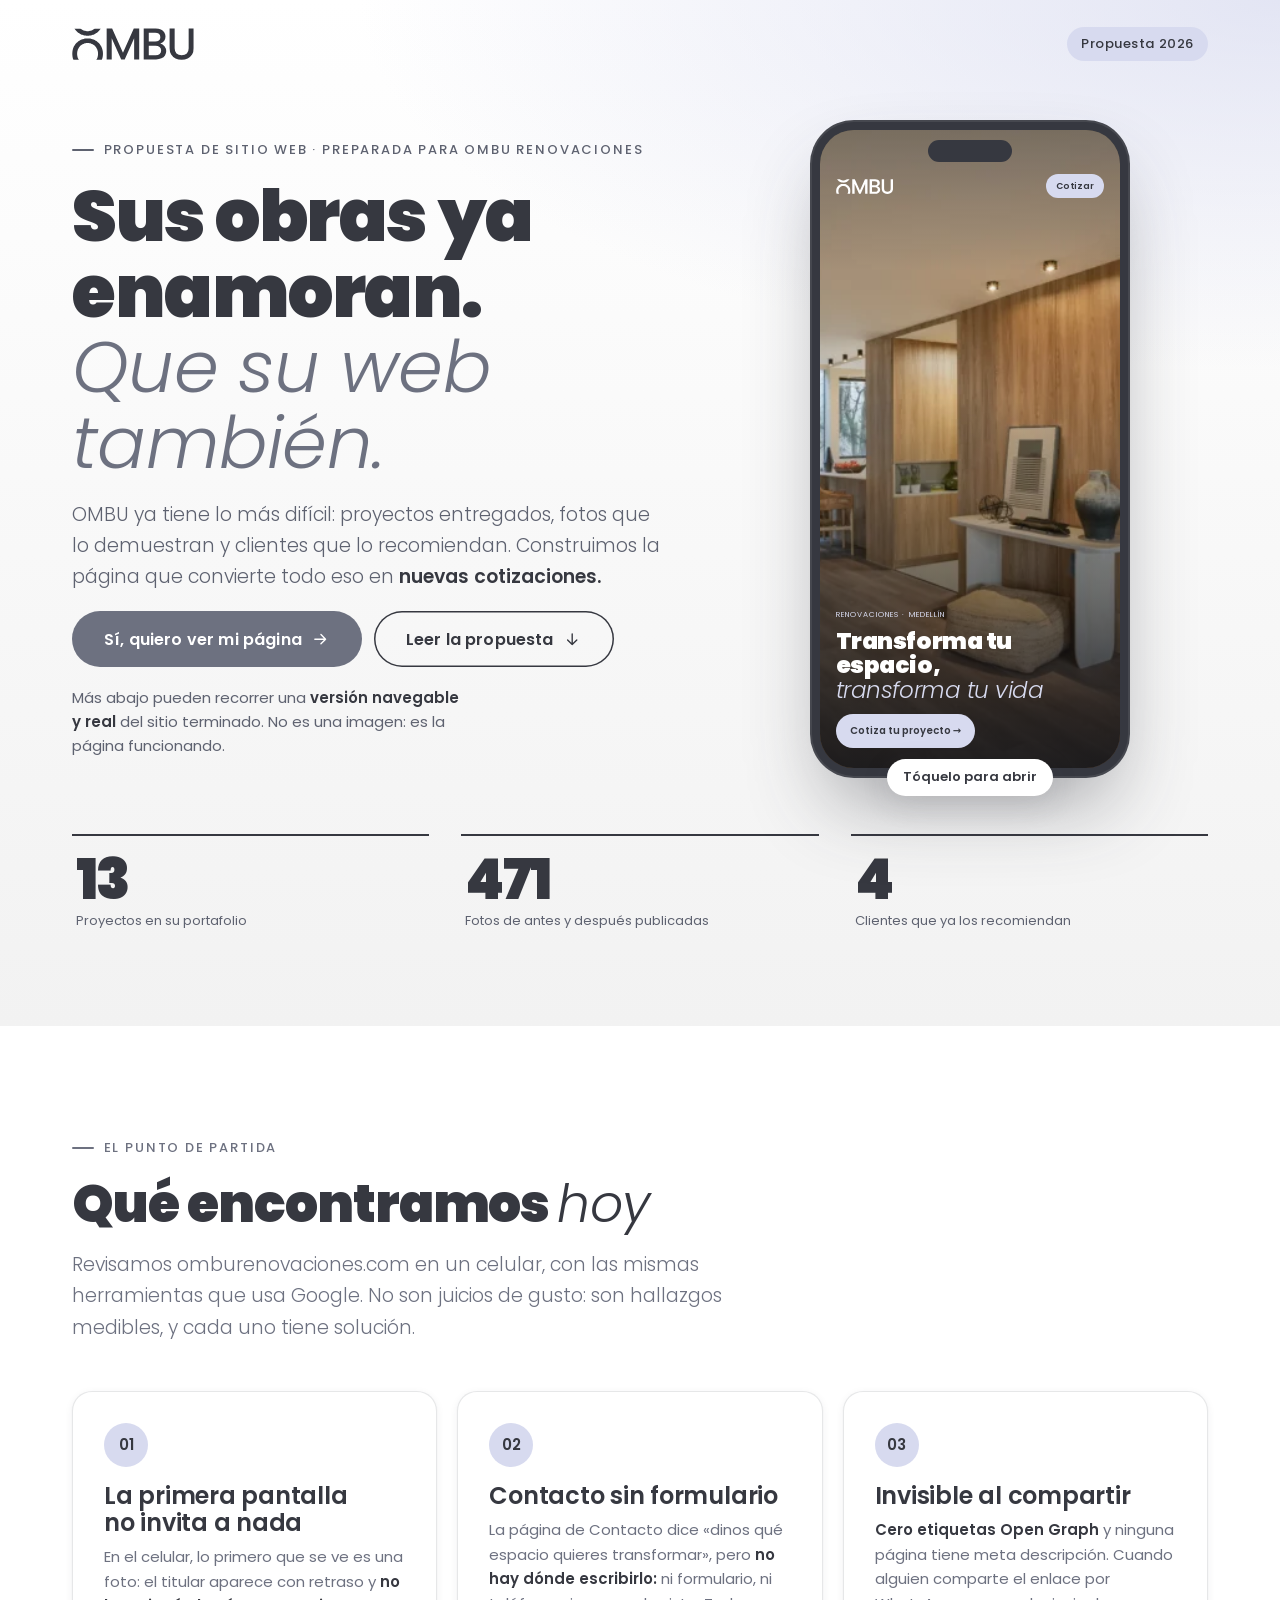
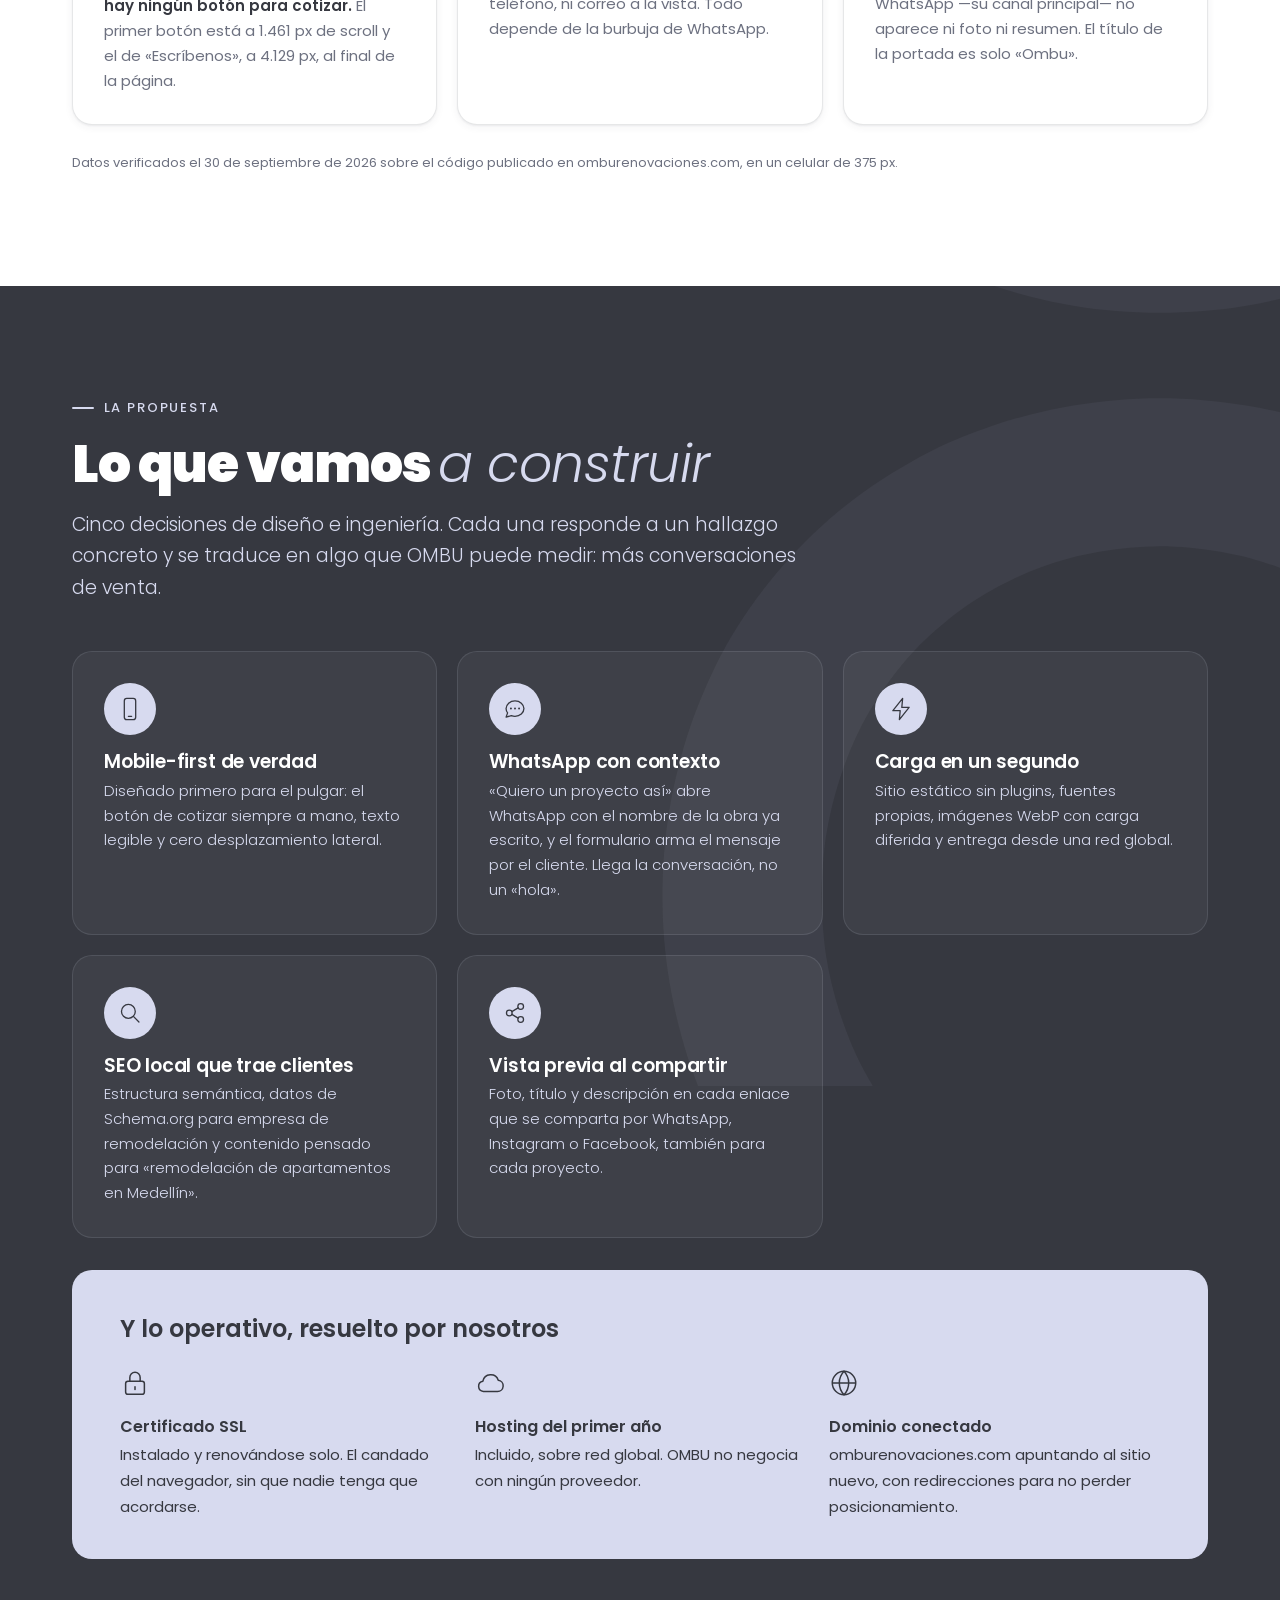
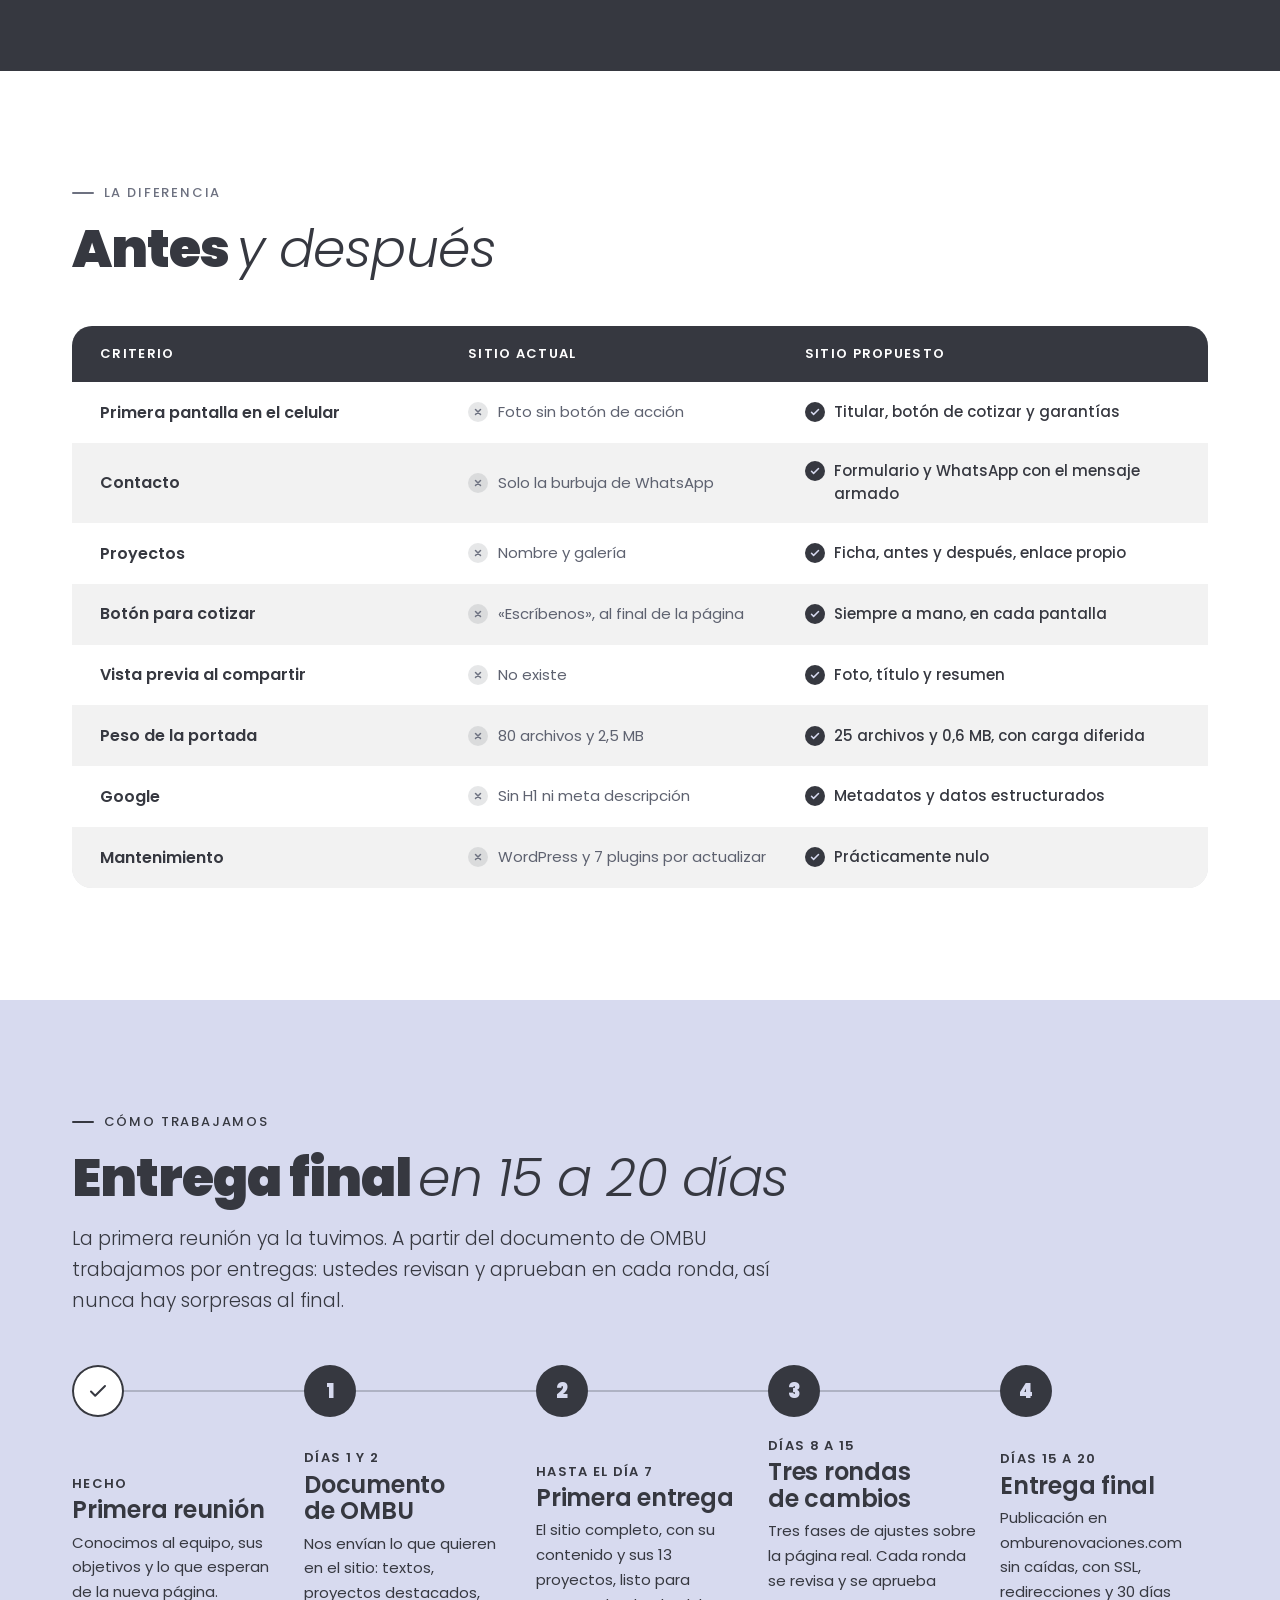
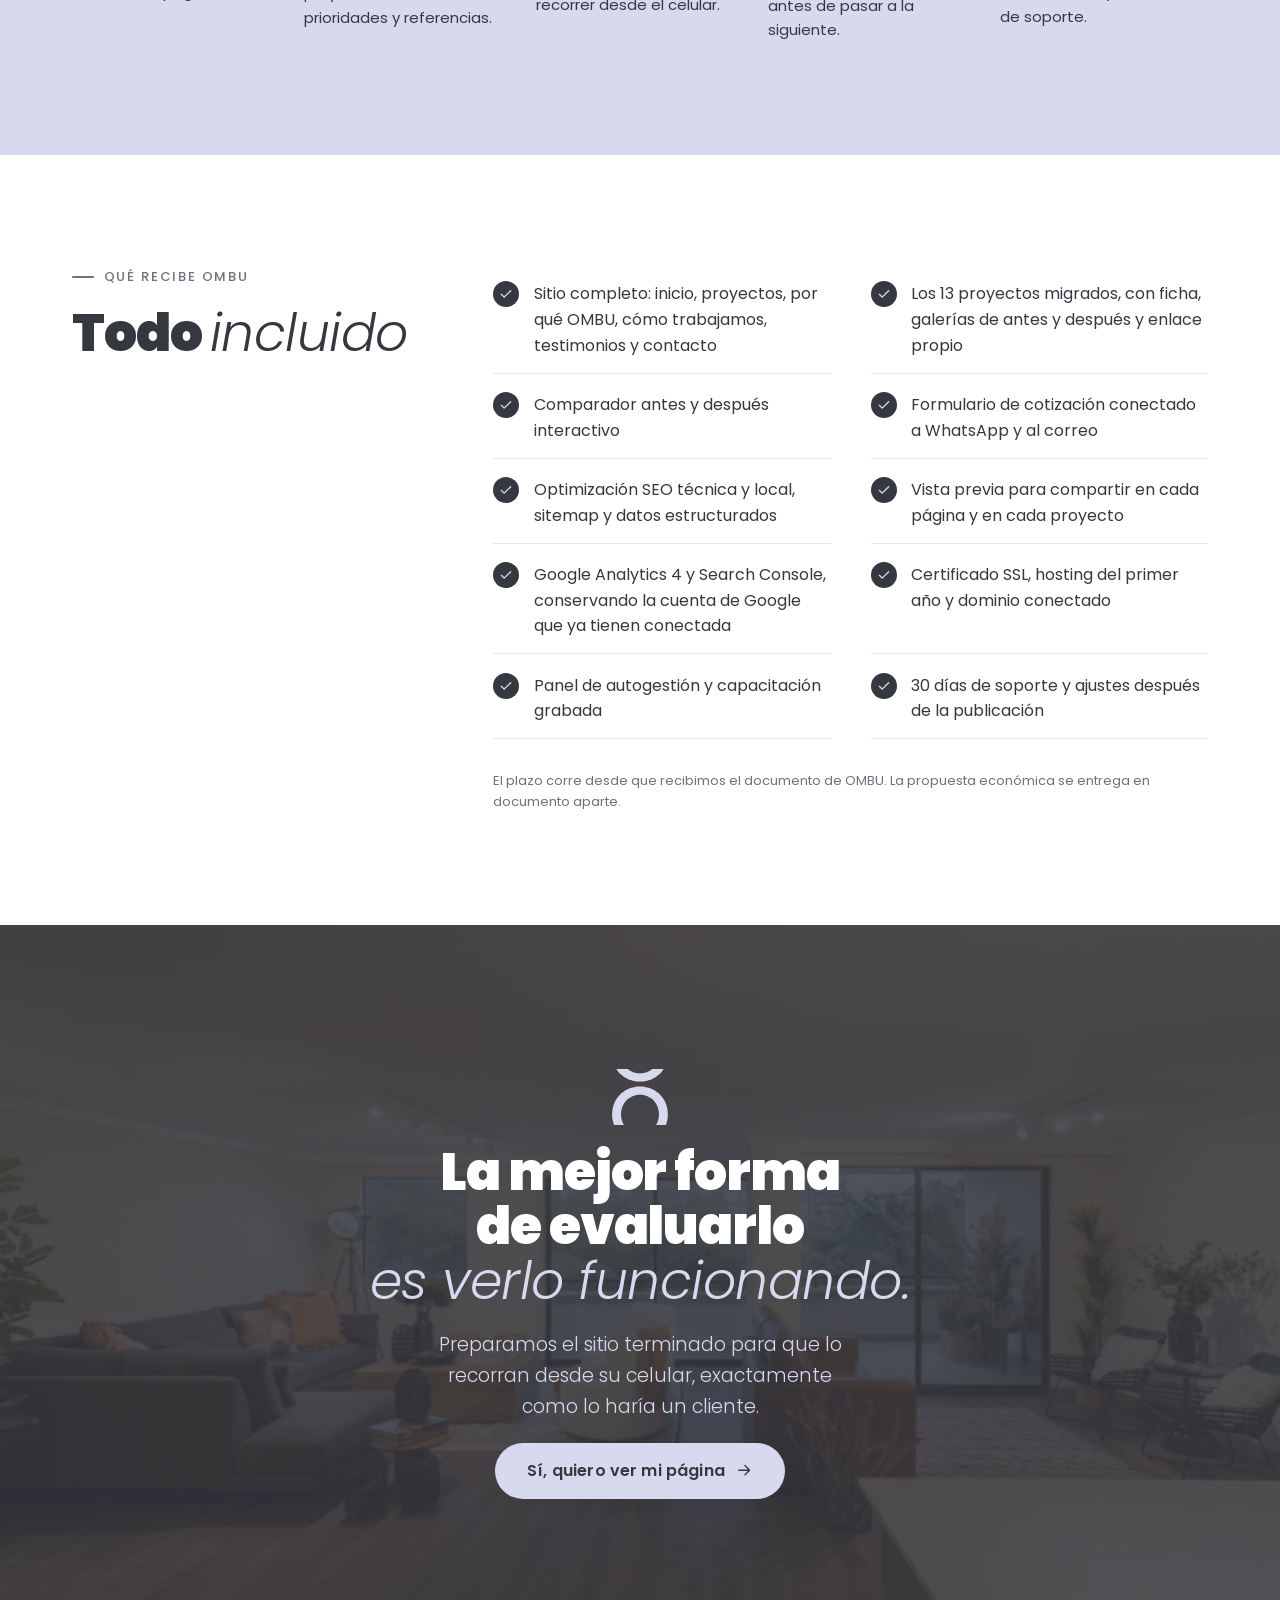
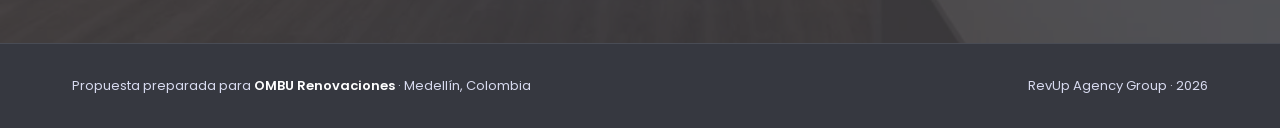
==== commit b732251b: "Propuesta: diagnóstico y oferta más cortos, proceso de 15 a 20 días Qué encontramos hoy queda en tre" ====
--- a/index.html
+++ b/index.html
@@ -126,21 +126,6 @@
           <h3>Invisible al compartir</h3>
           <p><strong>Cero etiquetas Open Graph</strong> y ninguna página tiene meta descripción. Cuando alguien comparte el enlace por WhatsApp —su canal principal— no aparece ni foto ni resumen. El título de la portada es solo «Ombu».</p>
         </li>
-        <li class="find reveal">
-          <span class="find__n">04</span>
-          <h3>Proyectos sin historia</h3>
-          <p>Cada proyecto es un nombre y una galería de hasta 43 fotos, sin tipo de espacio, alcance ni tiempos. Además, <strong>Kuna 1002 y Kuna 802 muestran las mismas 21 fotos de «antes».</strong></p>
-        </li>
-        <li class="find reveal">
-          <span class="find__n">05</span>
-          <h3>Mucho código para poco contenido</h3>
-          <p>La portada descarga <strong>80 archivos y 2,5 MB</strong>, entre ellos 32 hojas de estilo y 27 scripts, sobre WordPress, Elementor y 7 plugins. Ninguna imagen de la portada usa carga diferida.</p>
-        </li>
-        <li class="find reveal">
-          <span class="find__n">06</span>
-          <h3>Detalles que restan confianza</h3>
-          <p>«Inspírate con nuestro resultados», un buscador que dice «Search …» en inglés, «Siguenos» sin tilde, la portada sin título principal (H1) para Google y un pie de página que sigue en © 2025.</p>
-        </li>
       </ol>
       <p class="fine">Datos verificados el 30 de septiembre de 2026 sobre el código publicado en omburenovaciones.com, en un celular de 375 px.</p>
     </div>
@@ -153,18 +138,14 @@
       <div class="p-head reveal">
         <p class="eyebrow">La propuesta</p>
         <h2 class="title" id="build-title">Lo que vamos <em>a construir</em></h2>
-        <p class="lead">Nueve decisiones de diseño e ingeniería. Cada una responde a un hallazgo concreto y se traduce en algo que OMBU puede medir: más conversaciones de venta.</p>
+        <p class="lead">Cinco decisiones de diseño e ingeniería. Cada una responde a un hallazgo concreto y se traduce en algo que OMBU puede medir: más conversaciones de venta.</p>
       </div>
       <ul class="feats" role="list">
         <li class="feat reveal"><span class="feat__ico"><svg aria-hidden="true"><use href="#i-phone"/></svg></span><h3>Mobile-first de verdad</h3><p>Diseñado primero para el pulgar: el botón de cotizar siempre a mano, texto legible y cero desplazamiento lateral.</p></li>
-        <li class="feat reveal"><span class="feat__ico"><svg aria-hidden="true"><use href="#i-compare"/></svg></span><h3>Comparador antes y después</h3><p>Su mejor argumento, interactivo: el visitante desliza el dedo y ve la transformación con sus propios ojos.</p></li>
-        <li class="feat reveal"><span class="feat__ico"><svg aria-hidden="true"><use href="#i-gallery"/></svg></span><h3>Un portafolio que vende</h3><p>Cada proyecto con su ficha, galería a pantalla completa con gesto de deslizar, enlace propio para compartir y un botón para pedir uno igual.</p></li>
         <li class="feat reveal"><span class="feat__ico"><svg aria-hidden="true"><use href="#i-chat"/></svg></span><h3>WhatsApp con contexto</h3><p>«Quiero un proyecto así» abre WhatsApp con el nombre de la obra ya escrito, y el formulario arma el mensaje por el cliente. Llega la conversación, no un «hola».</p></li>
         <li class="feat reveal"><span class="feat__ico"><svg aria-hidden="true"><use href="#i-bolt"/></svg></span><h3>Carga en un segundo</h3><p>Sitio estático sin plugins, fuentes propias, imágenes WebP con carga diferida y entrega desde una red global.</p></li>
         <li class="feat reveal"><span class="feat__ico"><svg aria-hidden="true"><use href="#i-search"/></svg></span><h3>SEO local que trae clientes</h3><p>Estructura semántica, datos de Schema.org para empresa de remodelación y contenido pensado para «remodelación de apartamentos en Medellín».</p></li>
         <li class="feat reveal"><span class="feat__ico"><svg aria-hidden="true"><use href="#i-share"/></svg></span><h3>Vista previa al compartir</h3><p>Foto, título y descripción en cada enlace que se comparta por WhatsApp, Instagram o Facebook, también para cada proyecto.</p></li>
-        <li class="feat reveal"><span class="feat__ico"><svg aria-hidden="true"><use href="#i-access"/></svg></span><h3>Accesibilidad WCAG 2.2 AA</h3><p>Contraste verificado, navegación por teclado, foco visible y respeto por la opción «reducir movimiento» del celular.</p></li>
-        <li class="feat reveal"><span class="feat__ico"><svg aria-hidden="true"><use href="#i-upload"/></svg></span><h3>Un proyecto nuevo en minutos</h3><p>Panel sencillo: nombre, fotos de antes y de después, y listo. Sin depender de nosotros ni de conocimientos técnicos.</p></li>
       </ul>
 
       <div class="ops reveal">
@@ -209,14 +190,15 @@
     <div class="wrap">
       <div class="p-head reveal">
         <p class="eyebrow">Cómo trabajamos</p>
-        <h2 class="title" id="proc-title">Cuatro fases, <em>cinco semanas</em></h2>
-        <p class="lead">Una reunión por fase. OMBU aprueba antes de que avancemos: nunca hay sorpresas al final. Igual que en una buena obra.</p>
-      </div>
-      <ol class="phases" role="list">
-        <li class="phase reveal"><span class="phase__n">1</span><div><p class="phase__when">Semana 1</p><h3>Inmersión</h3><p>Reunión con el equipo de OMBU, selección de los proyectos y fotos protagonistas, las búsquedas que queremos ganar y el mapa del sitio.</p></div></li>
-        <li class="phase reveal"><span class="phase__n">2</span><div><p class="phase__when">Semanas 2 y 3</p><h3>Diseño</h3><p>Todas las pantallas en celular y escritorio, con la marca actual de OMBU. Se aprueba en pantalla, no en papel.</p></div></li>
-        <li class="phase reveal"><span class="phase__n">3</span><div><p class="phase__when">Semana 4</p><h3>Desarrollo</h3><p>Construcción, carga de los 13 proyectos con sus fichas, formulario, WhatsApp, analítica y pruebas en celulares reales.</p></div></li>
-        <li class="phase reveal"><span class="phase__n">4</span><div><p class="phase__when">Semana 5</p><h3>Publicación</h3><p>Migración del dominio sin caídas, redirecciones para no perder posicionamiento, capacitación grabada y 30 días de soporte.</p></div></li>
+        <h2 class="title" id="proc-title">Entrega final <em>en 15 a 20 días</em></h2>
+        <p class="lead">La primera reunión ya la tuvimos. A partir del documento de OMBU trabajamos por entregas: ustedes revisan y aprueban en cada ronda, así nunca hay sorpresas al final.</p>
+      </div>
+      <ol class="phases phases--5" role="list">
+        <li class="phase phase--done reveal"><span class="phase__n"><svg aria-hidden="true"><use href="#i-check"/></svg><span class="sr-only">Hecho:</span></span><div><p class="phase__when">Hecho</p><h3>Primera reunión</h3><p>Conocimos al equipo, sus objetivos y lo que esperan de la nueva página.</p></div></li>
+        <li class="phase reveal"><span class="phase__n">1</span><div><p class="phase__when">Días 1 y 2</p><h3>Documento de OMBU</h3><p>Nos envían lo que quieren en el sitio: textos, proyectos destacados, prioridades y referencias.</p></div></li>
+        <li class="phase reveal"><span class="phase__n">2</span><div><p class="phase__when">Hasta el día 7</p><h3>Primera entrega</h3><p>El sitio completo, con su contenido y sus 13 proyectos, listo para recorrer desde el celular.</p></div></li>
+        <li class="phase reveal"><span class="phase__n">3</span><div><p class="phase__when">Días 8 a 15</p><h3>Tres rondas de cambios</h3><p>Tres fases de ajustes sobre la página real. Cada ronda se revisa y se aprueba antes de pasar a la siguiente.</p></div></li>
+        <li class="phase reveal"><span class="phase__n">4</span><div><p class="phase__when">Días 15 a 20</p><h3>Entrega final</h3><p>Publicación en omburenovaciones.com sin caídas, con SSL, redirecciones y 30 días de soporte.</p></div></li>
       </ol>
     </div>
   </section>
@@ -240,7 +222,7 @@
         <li><svg aria-hidden="true"><use href="#i-check"/></svg>Panel de autogestión y capacitación grabada</li>
         <li><svg aria-hidden="true"><use href="#i-check"/></svg>30 días de soporte y ajustes después de la publicación</li>
       </ul>
-      <p class="fine">Los tiempos y el alcance se confirman en la reunión de inmersión. La propuesta económica se entrega en documento aparte.</p>
+      <p class="fine">El plazo corre desde que recibimos el documento de OMBU. La propuesta económica se entrega en documento aparte.</p>
     </div>
   </section>
 
--- a/assets/css/propuesta.css
+++ b/assets/css/propuesta.css
@@ -150,6 +150,8 @@
 .phase { position: relative; display: grid; grid-template-columns: 52px 1fr; gap: 1.1rem; padding-bottom: 2rem; }
 .phase:not(:last-child)::before { content: ""; position: absolute; left: 25px; top: 52px; bottom: 0; width: 2px; background: rgb(54 56 64 / .25); }
 .phase__n { width: 52px; height: 52px; display: grid; place-items: center; border-radius: 50%; background: var(--ombu-carbon); color: var(--ombu-lavanda); font-weight: 900; font-size: 1.25rem; }
+.phase--done .phase__n { background: #fff; color: var(--ombu-carbon); box-shadow: inset 0 0 0 2px var(--ombu-carbon); }
+.phase__n svg { width: 24px; height: 24px; }
 .phase__when { font-size: var(--fs-xs); font-weight: 600; letter-spacing: .1em; text-transform: uppercase; margin-top: .2rem; }
 .phase h3 { font-size: var(--fs-lg); margin: .15rem 0 .4rem; }
 .phase p:last-child { font-size: var(--fs-sm); line-height: 1.65; }
@@ -230,6 +232,7 @@
   .vs__legend { display: none; }
 
   .phases { grid-template-columns: repeat(4, 1fr); gap: 1.5rem; }
+  .phases--5 { grid-template-columns: repeat(5, 1fr); }
   .phase { grid-template-columns: 1fr; gap: 1rem; padding: 0; }
   .phase:not(:last-child)::before { left: 52px; right: -1.5rem; top: 25px; bottom: auto; width: auto; height: 2px; }
   .p-inc { display: grid; grid-template-columns: 1fr 2fr; gap: 4rem; align-items: start; }
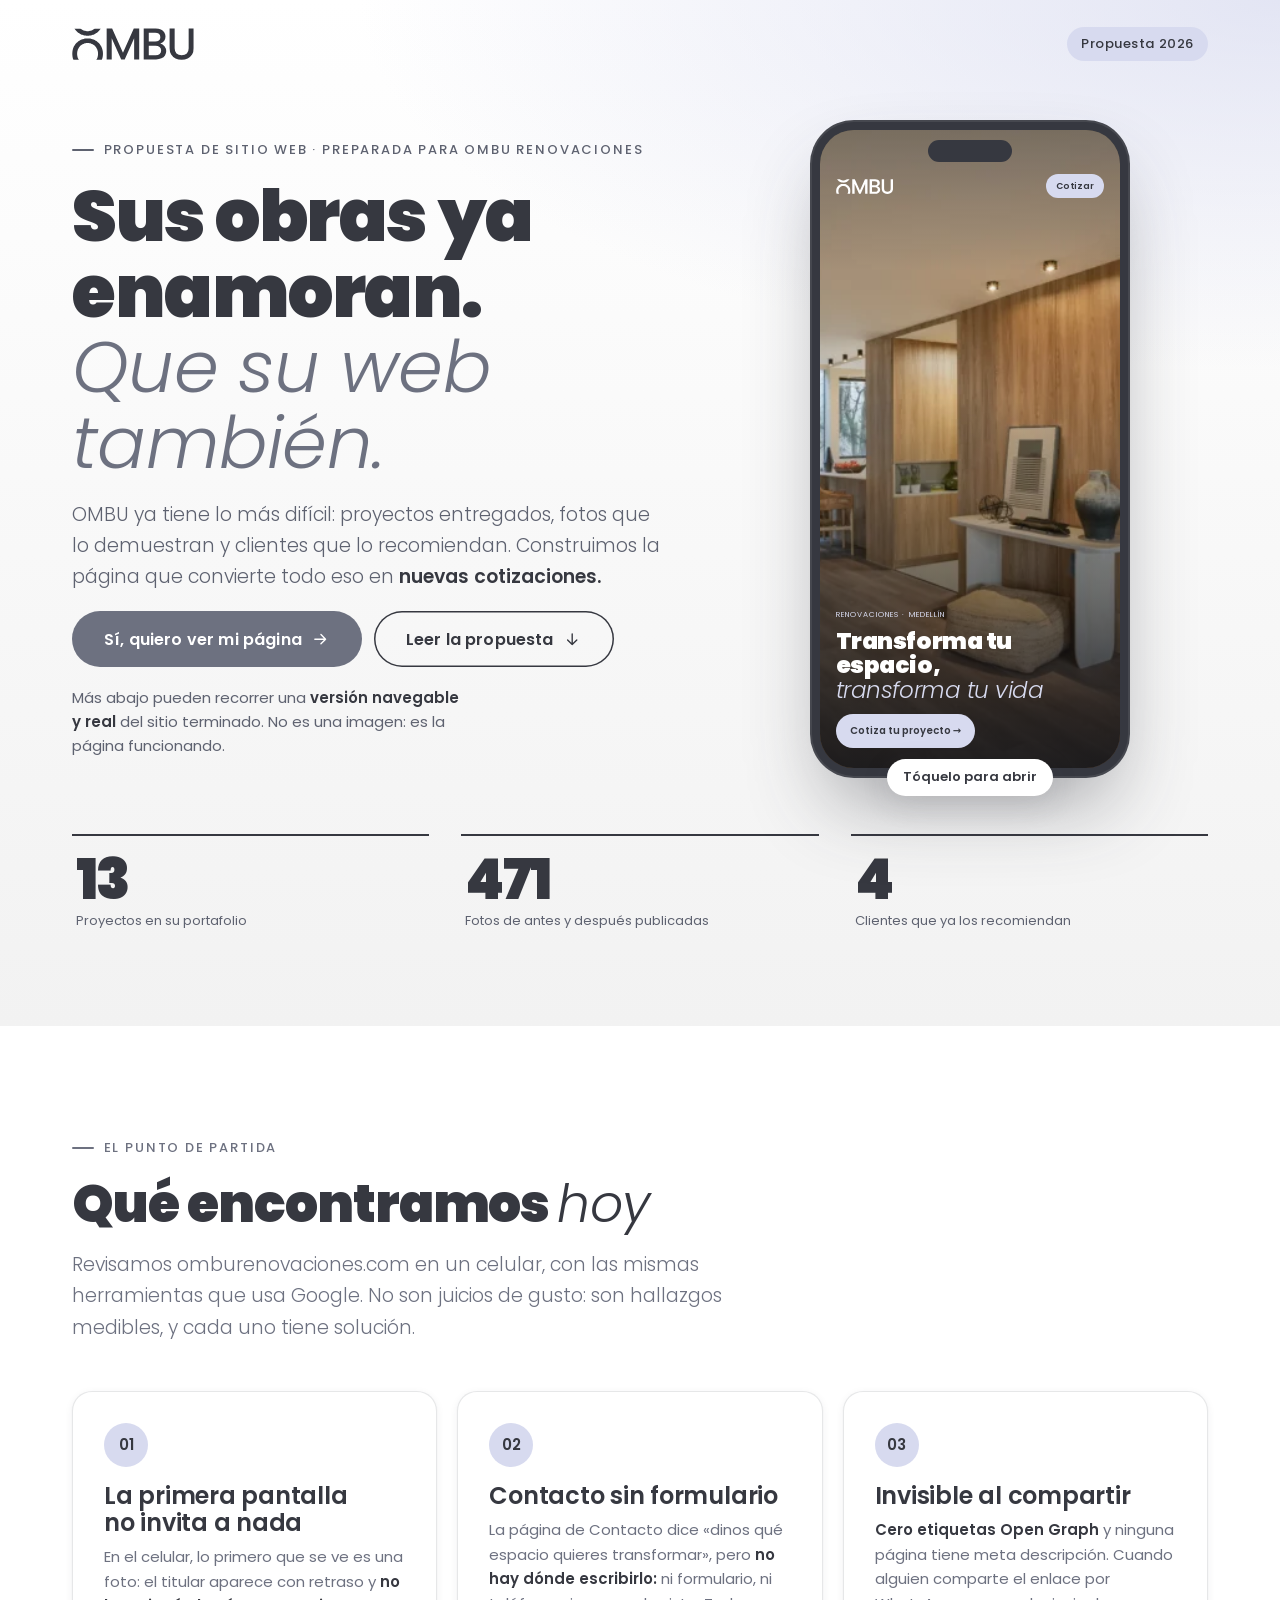
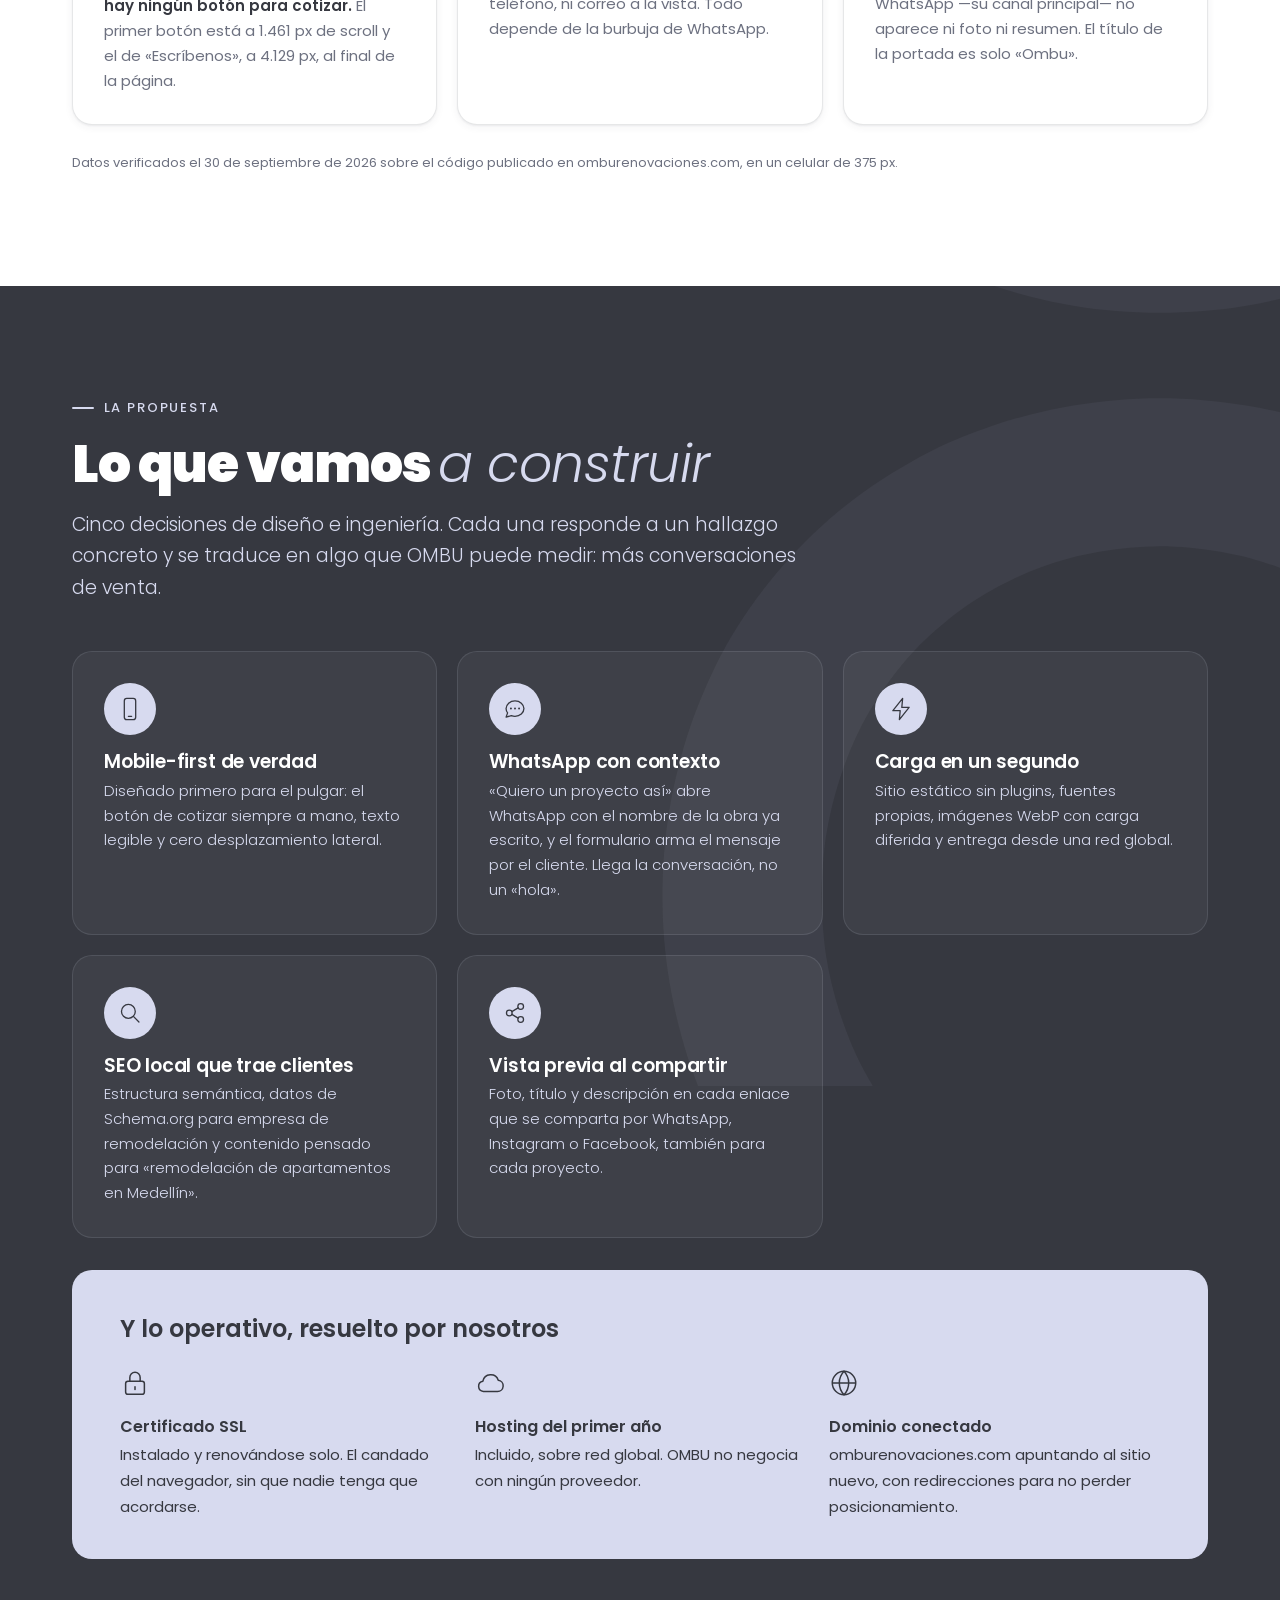
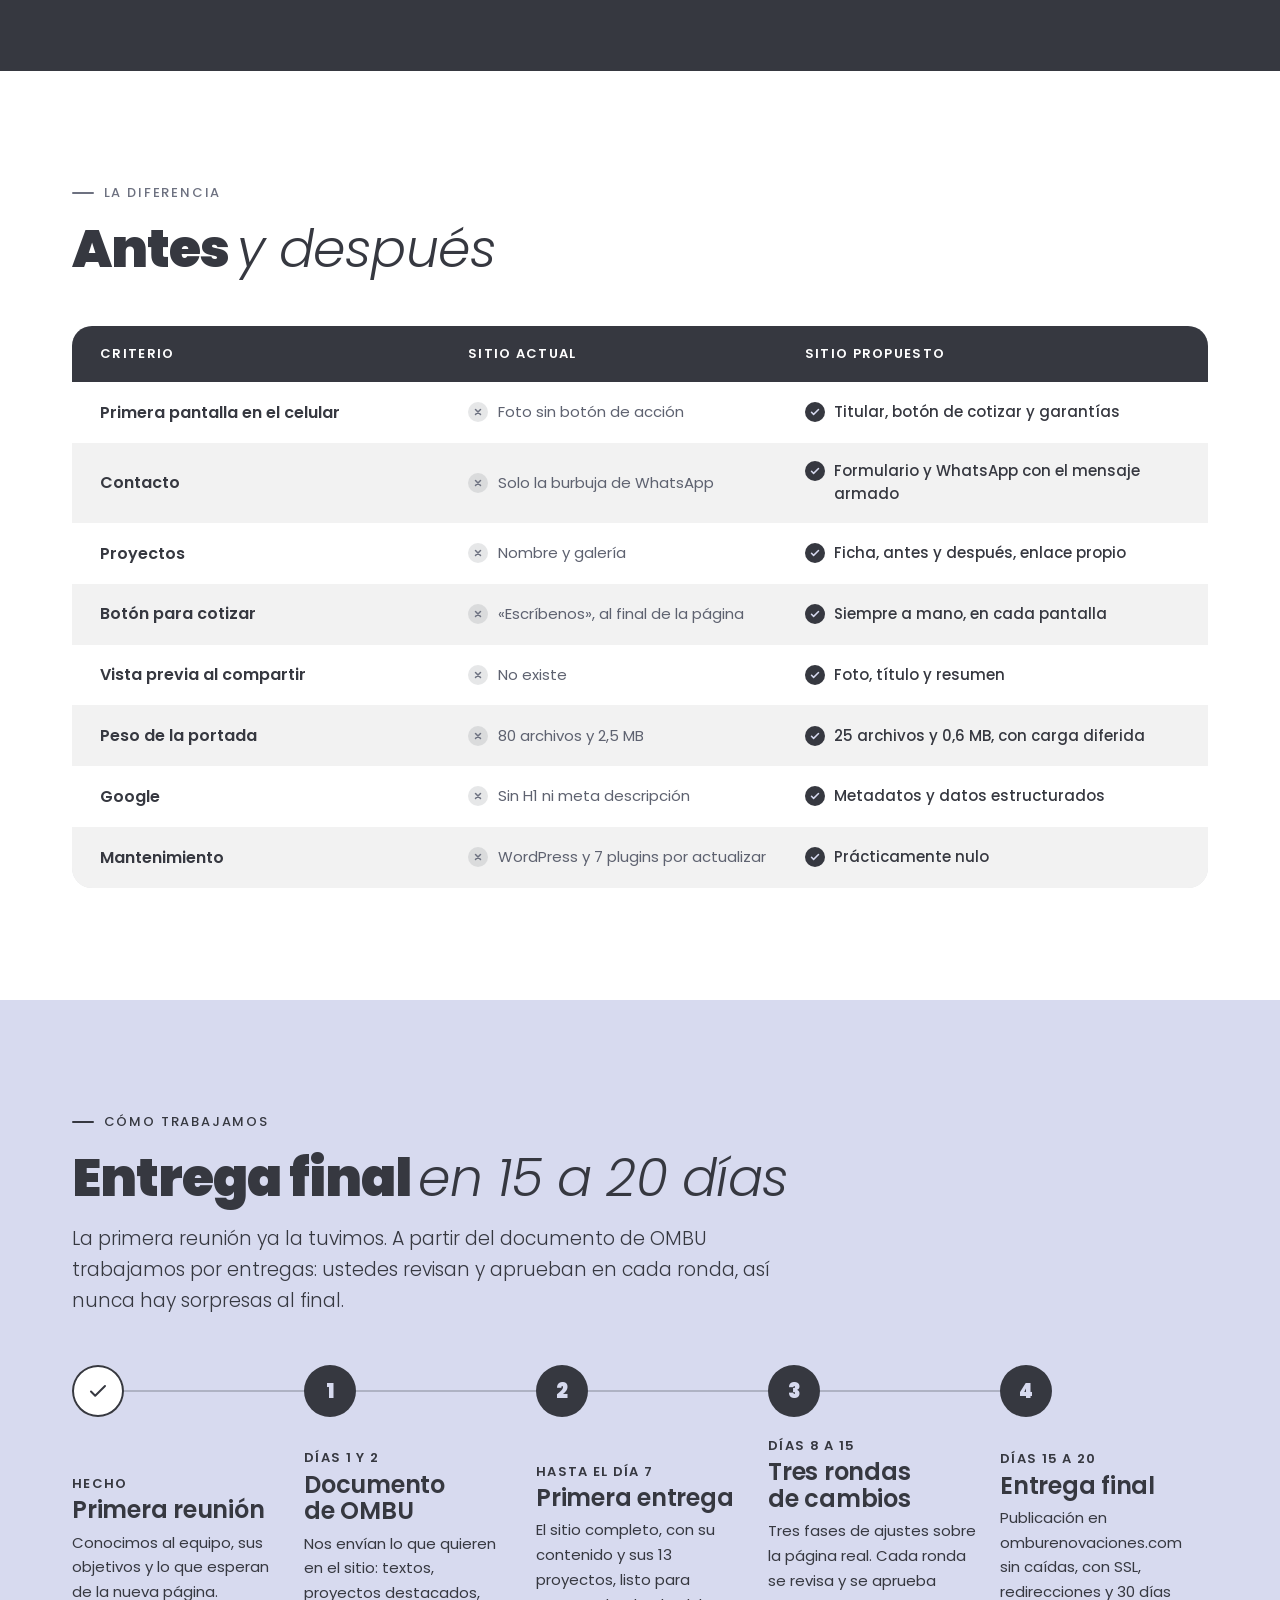
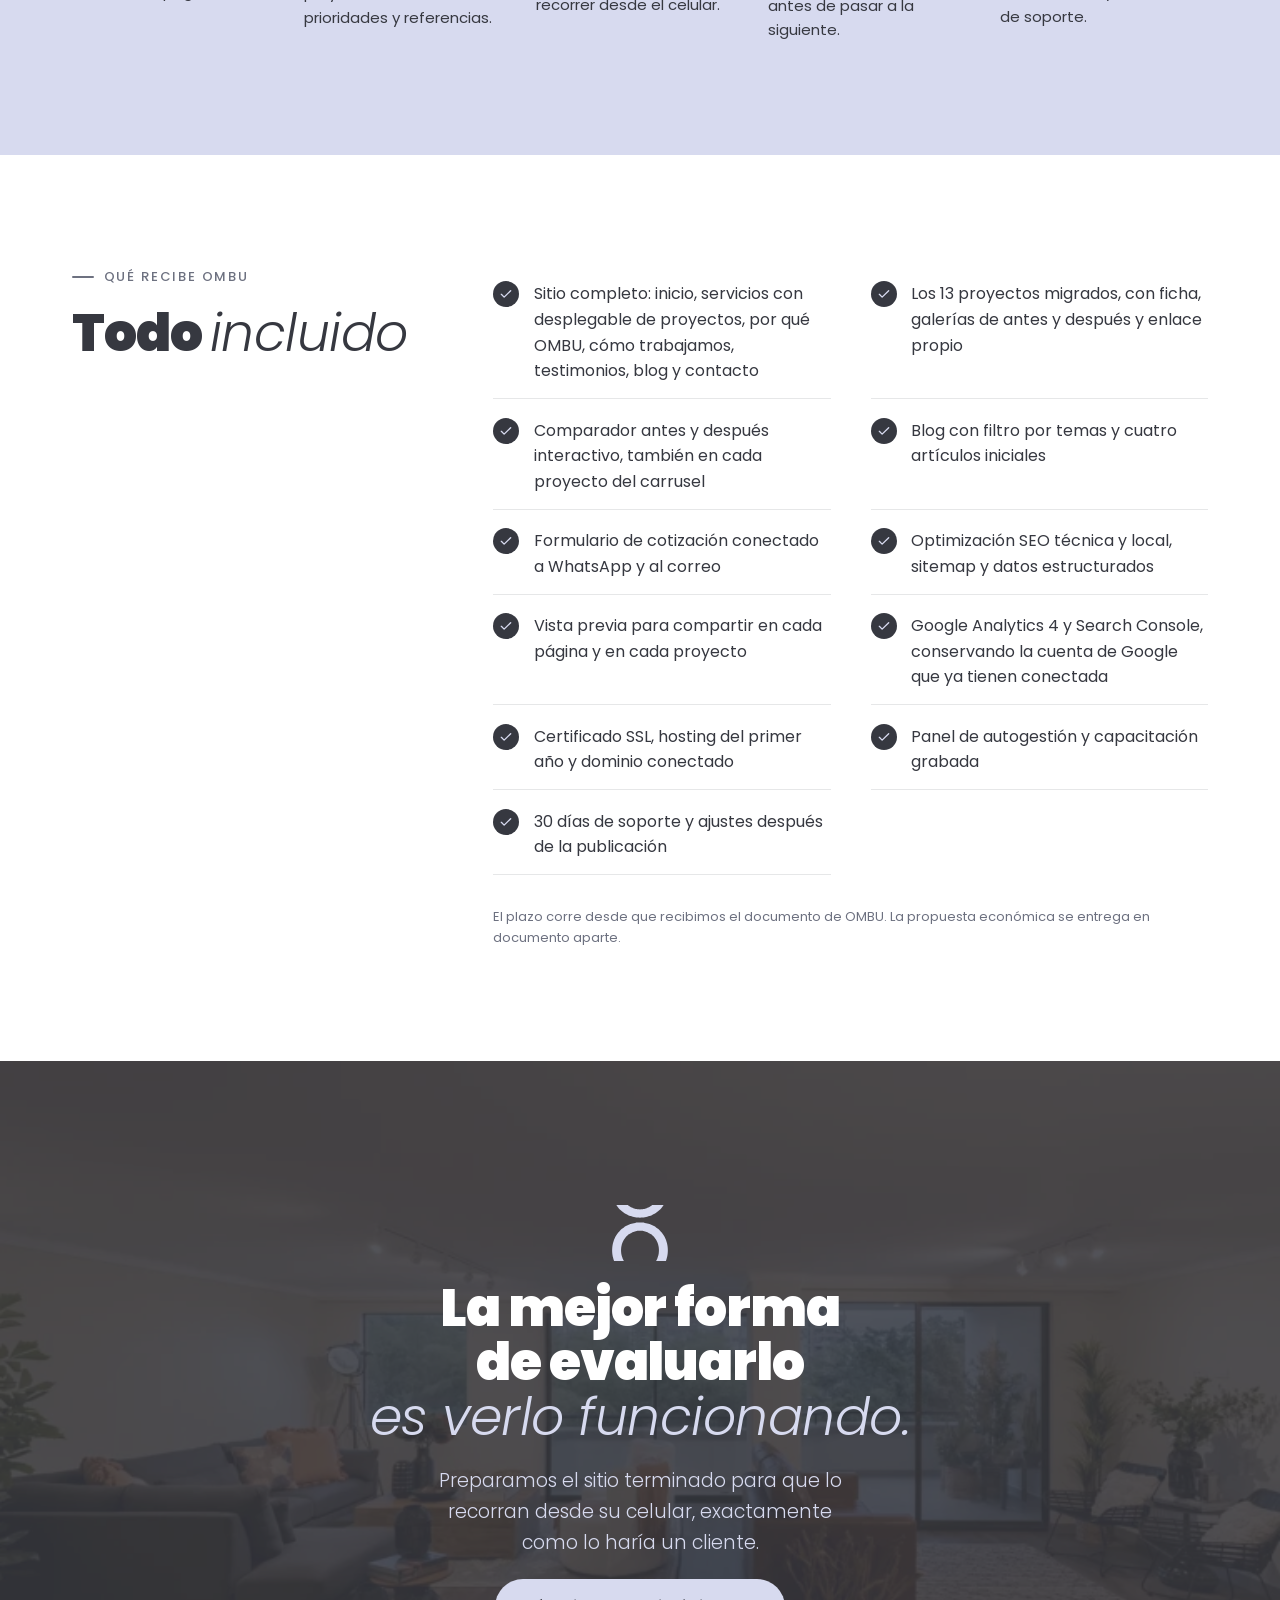
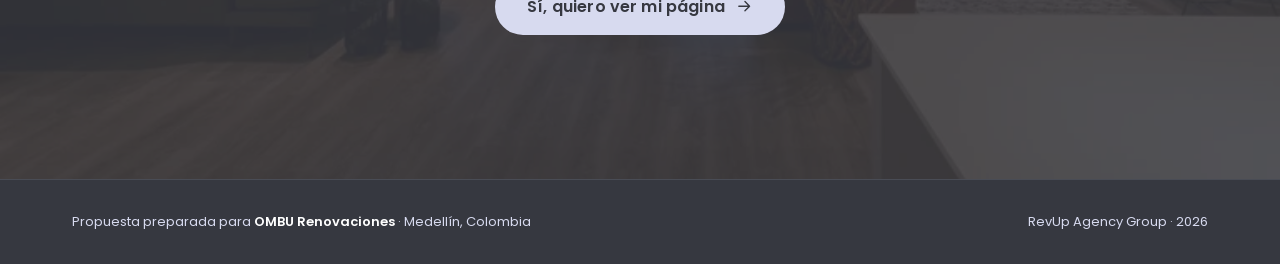
==== commit 6bb2aaf2: "Servicios con desplegable, comparador en cada proyecto y blog «Proyectos» pasa a llamarse «Servicios" ====
--- a/index.html
+++ b/index.html
@@ -211,9 +211,10 @@
         <h2 class="title" id="inc-title">Todo <em>incluido</em></h2>
       </div>
       <ul class="checks reveal" role="list">
-        <li><svg aria-hidden="true"><use href="#i-check"/></svg>Sitio completo: inicio, proyectos, por qué OMBU, cómo trabajamos, testimonios y contacto</li>
+        <li><svg aria-hidden="true"><use href="#i-check"/></svg>Sitio completo: inicio, servicios con desplegable de proyectos, por qué OMBU, cómo trabajamos, testimonios, blog y contacto</li>
         <li><svg aria-hidden="true"><use href="#i-check"/></svg>Los 13 proyectos migrados, con ficha, galerías de antes y después y enlace propio</li>
-        <li><svg aria-hidden="true"><use href="#i-check"/></svg>Comparador antes y después interactivo</li>
+        <li><svg aria-hidden="true"><use href="#i-check"/></svg>Comparador antes y después interactivo, también en cada proyecto del carrusel</li>
+        <li><svg aria-hidden="true"><use href="#i-check"/></svg>Blog con filtro por temas y cuatro artículos iniciales</li>
         <li><svg aria-hidden="true"><use href="#i-check"/></svg>Formulario de cotización conectado a WhatsApp y al correo</li>
         <li><svg aria-hidden="true"><use href="#i-check"/></svg>Optimización SEO técnica y local, sitemap y datos estructurados</li>
         <li><svg aria-hidden="true"><use href="#i-check"/></svg>Vista previa para compartir en cada página y en cada proyecto</li>
--- a/assets/css/brand.css
+++ b/assets/css/brand.css
@@ -151,8 +151,6 @@
 .btn--ghost { --btn-bg: transparent; --btn-fg: currentColor; box-shadow: inset 0 0 0 1.5px currentColor; }
 .btn--ghost:hover { --btn-bg: var(--ombu-carbon-06); }
 .on-dark .btn--ghost:hover { --btn-bg: rgb(255 255 255 / .12); }
-.btn--wa { --btn-bg: #1A7F45; } /* verde WhatsApp oscurecido: 5:1 con texto blanco */
-.btn--wa:hover { --btn-bg: #146236; }
 .btn--block { width: 100%; }
 
 .link-arrow {
